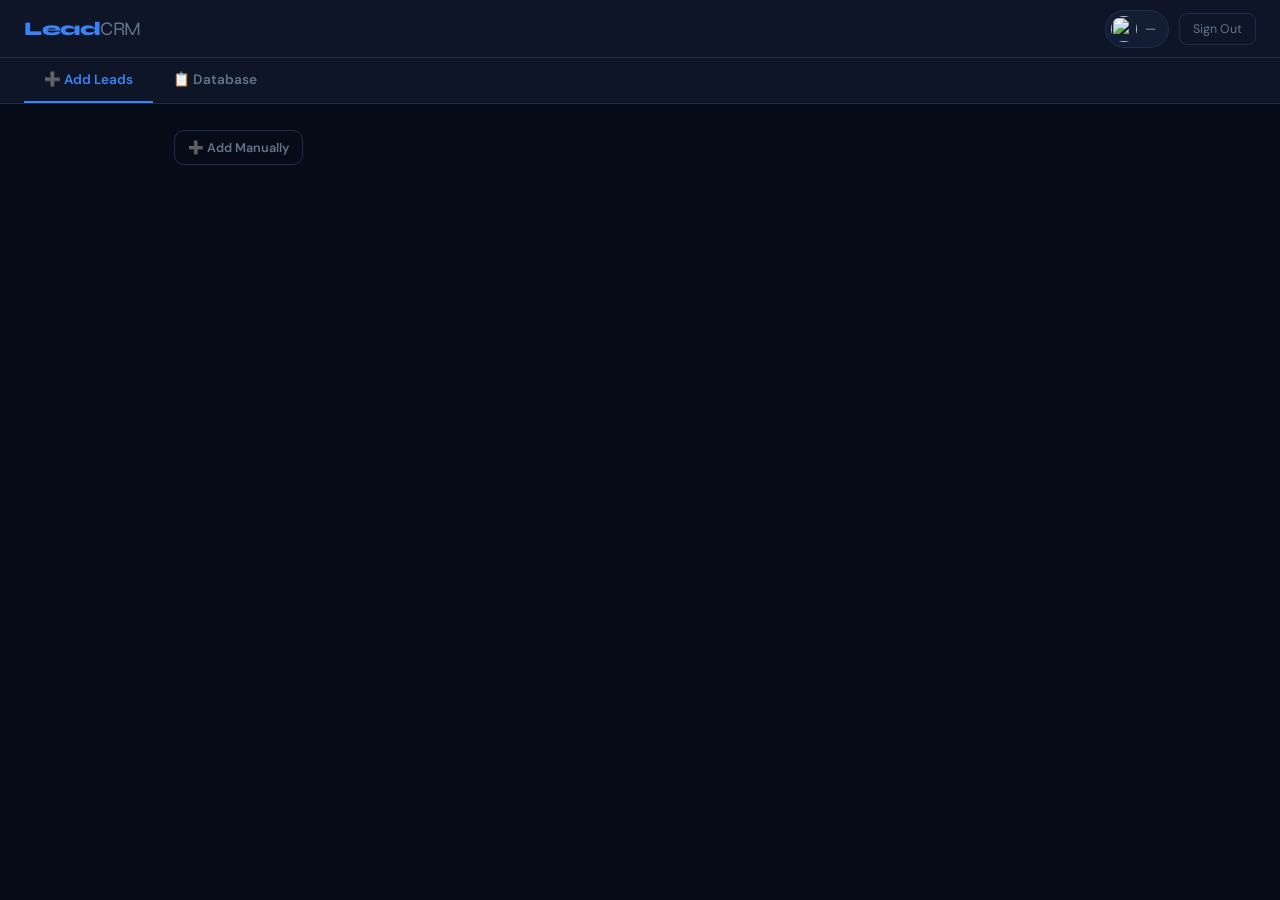
==== app.html @ 9adc3b93 "s" ====
<!DOCTYPE html>
<html lang="en">
<head>
<meta charset="UTF-8">
<meta name="viewport" content="width=device-width, initial-scale=1.0">
<title>LeadCRM - Dashboard</title>
<link rel="preconnect" href="https://fonts.googleapis.com">
<link href="https://fonts.googleapis.com/css2?family=Syne:wght@400;600;700;800&family=DM+Mono:wght@400;500&family=DM+Sans:wght@400;500;600&display=swap" rel="stylesheet">
<script type="module" src="firebase-config.js"></script>
<script type="module" src="app.js"></script>
<style>
:root{
  --bg:#060b18;--surface:#0d1526;--surface2:#131d34;--border:#1e2d4d;
  --accent:#3b82f6;--accent-dim:rgba(59,130,246,0.15);
  --green:#22c55e;--green-dim:rgba(34,197,94,0.15);
  --red:#ef4444;--orange:#f59e0b;--purple:#a855f7;
  --text:#e2e8f0;--text-muted:#64748b;--text-dim:#94a3b8;
}
*{margin:0;padding:0;box-sizing:border-box;}
body{background:var(--bg);color:var(--text);font-family:'DM Sans',sans-serif;min-height:100vh;overflow-x:hidden;}
.screen{display:none;}.screen.active{display:block;}

/* HEADER */
#appHeader{background:var(--surface);border-bottom:1px solid var(--border);padding:0 24px;display:flex;align-items:center;justify-content:space-between;height:58px;position:sticky;top:0;z-index:100;}
.logo{font-family:'Syne',sans-serif;font-weight:800;font-size:1.2rem;color:var(--accent);letter-spacing:-.5px;}
.logo span{color:var(--text-muted);font-weight:400;}
.header-right{display:flex;align-items:center;gap:10px;}
.avatar-btn{display:flex;align-items:center;gap:8px;background:var(--surface2);border:1px solid var(--border);border-radius:20px;padding:5px 12px 5px 5px;cursor:default;font-size:.8rem;color:var(--text-dim);}
.avatar-btn img{width:26px;height:26px;border-radius:50%;}
.signout-btn{font-size:.78rem;padding:7px 13px;background:transparent;border:1px solid var(--border);border-radius:8px;color:var(--text-muted);cursor:pointer;font-family:'DM Sans',sans-serif;transition:all .2s;}
.signout-btn:hover{border-color:var(--red);color:var(--red);}

/* TABS */
.tabs{display:flex;background:var(--surface);border-bottom:1px solid var(--border);padding:0 24px;overflow-x:auto;scrollbar-width:none;}
.tabs::-webkit-scrollbar{display:none;}
.tab{padding:13px 20px;font-size:.85rem;font-weight:600;color:var(--text-muted);cursor:pointer;border-bottom:2px solid transparent;transition:all .2s;white-space:nowrap;user-select:none;}
.tab.active{color:var(--accent);border-bottom-color:var(--accent);}
.tab:hover:not(.active){color:var(--text-dim);}
.tab-admin{color:var(--purple)!important;}
.tab-admin.active{border-bottom-color:var(--purple)!important;}

/* PAGES */
.page{display:none;padding:26px 24px;max-width:980px;margin:0 auto;}
.page.active{display:block;}

/* BUTTONS */
.btn{padding:10px 15px;border-radius:10px;border:none;font-size:.82rem;font-weight:600;cursor:pointer;font-family:'DM Sans',sans-serif;transition:all .18s;white-space:nowrap;display:inline-flex;align-items:center;gap:5px;}
.btn:disabled{opacity:.45;cursor:not-allowed;}
.btn-primary{background:var(--accent);color:white;}
.btn-primary:hover:not(:disabled){background:#2563eb;transform:translateY(-1px);}
.btn-green{background:var(--green-dim);color:var(--green);border:1px solid rgba(34,197,94,.3);}
.btn-green:hover:not(:disabled){background:rgba(34,197,94,.25);}
.btn-blue{background:var(--accent-dim);color:var(--accent);border:1px solid rgba(59,130,246,.3);}
.btn-blue:hover:not(:disabled){background:rgba(59,130,246,.25);}
.btn-ghost{background:transparent;color:var(--text-muted);border:1px solid var(--border);}
.btn-ghost:hover{border-color:var(--text-dim);color:var(--text);}
.btn-red{background:rgba(239,68,68,.1);color:var(--red);border:1px solid rgba(239,68,68,.2);}
.btn-red:hover{background:rgba(239,68,68,.2);}
.btn-orange{background:rgba(245,158,11,.1);color:var(--orange);border:1px solid rgba(245,158,11,.25);}
.btn-orange:hover{background:rgba(245,158,11,.2);}
.btn-purple{background:rgba(168,85,247,.12);color:var(--purple);border:1px solid rgba(168,85,247,.25);}
.btn-purple:hover{background:rgba(168,85,247,.22);}

/* SEARCH */
.search-wrap{display:flex;gap:10px;margin-bottom:16px;}
.search-input{flex:1;background:var(--surface);border:1px solid var(--border);border-radius:10px;padding:13px 18px;font-size:.95rem;color:var(--text);font-family:'DM Sans',sans-serif;outline:none;transition:border-color .2s,box-shadow .2s;}
.search-input:focus{border-color:var(--accent);box-shadow:0 0 0 3px rgba(59,130,246,.1);}
.search-input::placeholder{color:var(--text-muted);}

/* CARDS */
.cards{display:flex;flex-direction:column;gap:12px;}
.card{background:var(--surface);border:1px solid var(--border);border-radius:14px;padding:18px 20px;transition:border-color .2s;animation:fadeUp .22s ease both;}
.card:hover{border-color:rgba(59,130,246,.35);}
@keyframes fadeUp{from{opacity:0;transform:translateY(8px)}to{opacity:1;transform:translateY(0)}}
.card-top{display:flex;justify-content:space-between;align-items:flex-start;gap:12px;}
.shop-name{font-family:'Syne',sans-serif;font-weight:700;font-size:1rem;margin-bottom:4px;}
.shop-address{font-size:.78rem;color:var(--text-muted);line-height:1.5;}
.shop-phone{font-family:'DM Mono',monospace;font-size:.85rem;color:var(--green);margin-top:5px;}
.rating{font-size:.73rem;color:var(--orange);margin-top:3px;}
.card-actions{display:flex;gap:8px;margin-top:14px;flex-wrap:wrap;align-items:center;}

/* BADGES */
.badge{display:inline-flex;align-items:center;padding:4px 12px;border-radius:20px;font-size:.7rem;font-weight:700;font-family:'DM Mono',sans-serif;white-space:nowrap;}
.badge-called{background:var(--green-dim);color:var(--green);}
.badge-notcalled{background:rgba(239,68,68,.1);color:var(--red);}
.badge-followup{background:rgba(245,158,11,.1);color:var(--orange);}
.badge-admin{background:rgba(168,85,247,.12);color:var(--purple);}
.badge-pending{background:rgba(245,158,11,.1);color:var(--orange);}
.badge-notpickedcall{background:rgba(248,113,113,.12);color:var(--orange);}
.badge-notinterested{background:rgba(239,68,68,.1);color:var(--red);}
.badge-sentdemo{background:rgba(59,130,246,.12);color:var(--accent);}

/* FILTERS */
.db-filters{display:flex;gap:10px;margin-bottom:20px;flex-wrap:wrap;}
.filter-select,.filter-input{background:var(--surface);border:1px solid var(--border);border-radius:8px;padding:9px 13px;font-size:.82rem;color:var(--text);font-family:'DM Sans',sans-serif;outline:none;transition:border-color .2s;cursor:pointer;}
.filter-select:focus,.filter-input:focus{border-color:var(--accent);}
.filter-input{cursor:text;flex:1;min-width:160px;}

/* STATS */
.stats{display:grid;grid-template-columns:repeat(auto-fit,minmax(150px,1fr));gap:10px;margin-bottom:22px;}
.stat-box{background:var(--surface);border:1px solid var(--border);border-radius:12px;padding:16px;text-align:center;}

.stat-num{font-family:'Syne',sans-serif;font-weight:800;font-size:1.8rem;color:var(--accent);line-height:1;}
.stat-label{font-size:.68rem;color:var(--text-muted);margin-top:4px;text-transform:uppercase;letter-spacing:.8px;font-weight:600;}

/* META */
.meta-row{display:flex;gap:14px;flex-wrap:wrap;margin-top:10px;font-size:.74rem;color:var(--text-muted);}
.meta-row span{display:flex;align-items:center;gap:4px;}

/* NOTES */
.notes-area{width:100%;background:var(--surface2);border:1px solid var(--border);border-radius:8px;padding:10px 14px;font-size:.82rem;color:var(--text);font-family:'DM Sans',sans-serif;resize:vertical;min-height:54px;outline:none;margin-top:12px;transition:border-color .2s;}
.notes-area:focus{border-color:var(--accent);}

/* FORM */
.add-form{background:var(--surface);border:1px solid var(--border);border-radius:14px;padding:20px;margin-bottom:20px;display:none;}
.add-form.open{display:block;animation:fadeUp .2s ease;}
.form-row{display:grid;grid-template-columns:1fr 1fr;gap:10px;margin-bottom:10px;}
.form-input{background:var(--surface2);border:1px solid var(--border);border-radius:8px;padding:10px 14px;font-size:.85rem;color:var(--text);font-family:'DM Sans',sans-serif;outline:none;width:100%;transition:border-color .2s;}
.form-input:focus{border-color:var(--accent);}
.form-input::placeholder{color:var(--text-muted);}
.form-title{font-family:'Syne',sans-serif;font-weight:700;font-size:.92rem;margin-bottom:14px;color:var(--text-dim);}

/* ADMIN */
.section-title{font-family:'Syne',sans-serif;font-weight:700;font-size:1rem;color:var(--text-dim);margin-bottom:14px;padding-bottom:10px;border-bottom:1px solid var(--border);}
.member-card{background:var(--surface);border:1px solid var(--border);border-radius:12px;padding:16px 18px;display:flex;align-items:center;gap:14px;animation:fadeUp .2s ease both;}
.member-card img{width:40px;height:40px;border-radius:50%;flex-shrink:0;border:2px solid var(--border);}
.member-info{flex:1;min-width:0;}
.member-name{font-weight:600;font-size:.9rem;}
.member-email{font-size:.75rem;color:var(--text-muted);margin-top:2px;font-family:'DM Mono',monospace;}
.member-stat{font-size:.74rem;color:var(--text-dim);margin-top:4px;}
.perf-table{width:100%;border-collapse:collapse;font-size:.83rem;}
.perf-table th{background:var(--surface2);color:var(--text-muted);font-size:.7rem;font-weight:700;text-transform:uppercase;letter-spacing:.6px;padding:10px 14px;text-align:left;border-bottom:1px solid var(--border);}
.perf-table td{padding:12px 14px;border-bottom:1px solid rgba(30,45,77,.6);color:var(--text-dim);vertical-align:middle;}
.perf-table tr:last-child td{border-bottom:none;}
.perf-table tr:hover td{background:rgba(59,130,246,.03);}
.perf-bar-wrap{display:flex;align-items:center;gap:8px;}
.perf-bar{flex:1;height:6px;background:var(--border);border-radius:3px;overflow:hidden;}
.perf-bar-fill{height:100%;background:var(--accent);border-radius:3px;transition:width .6s cubic-bezier(.4,0,.2,1);}

/* MISC */
.empty-state{text-align:center;padding:56px 20px;color:var(--text-muted);}
.empty-state .icon{font-size:3rem;margin-bottom:14px;}
.empty-state h3{font-family:'Syne',sans-serif;font-weight:700;font-size:1.05rem;margin-bottom:6px;color:var(--text-dim);}
.empty-state p{font-size:.83rem;}
.loading{text-align:center;padding:48px;color:var(--text-muted);font-size:.88rem;}
.toast{position:fixed;bottom:24px;right:24px;background:var(--green);color:white;padding:12px 22px;border-radius:10px;font-size:.875rem;font-weight:600;z-index:9999;transform:translateY(100px);opacity:0;transition:all .3s cubic-bezier(.34,1.56,.64,1);pointer-events:none;max-width:320px;}
.toast.show{transform:translateY(0);opacity:1;}
.setup-banner{background:rgba(245,158,11,.07);border:1px solid rgba(245,158,11,.3);border-radius:10px;padding:13px 18px;margin-bottom:20px;font-size:.82rem;color:var(--orange);display:none;align-items:flex-start;gap:10px;line-height:1.5;}
#map{display:none;height:1px;}

@media(max-width:600px){
  .page{padding:14px;}
  .stats{grid-template-columns:repeat(2,1fr);}
  .form-row{grid-template-columns:1fr;}
  .btn{padding:8px 11px;font-size:.77rem;}
  .login-card{padding:36px 22px;}
  .member-card{flex-wrap:wrap;}
}
</style>
</head>
<body>

<div id="map"></div>
<div class="toast" id="toast"></div>

<!-- ══ APP SCREEN ══ -->
<div id="appScreen" class="screen active">

  <header id="appHeader">
    <div class="logo">Lead<span>CRM</span></div>
    <div class="header-right">
      <div class="avatar-btn">
        <img id="userAvatar" src="" alt="">
        <span id="userName">—</span>
      </div>
      <button class="signout-btn" id="headerSignoutBtn">Sign Out</button>
    </div>
  </header>

  <div class="tabs" id="appTabs">
    <div class="tab active" onclick="switchTab('search')">➕ Add Leads</div>
    <div class="tab" onclick="switchTab('database')">📋 Database</div>
  </div>

  <!-- SEARCH TAB -->
  <div class="page active" id="page-search">
    <div style="margin-bottom:14px;display:flex;gap:10px;align-items:center;flex-wrap:wrap">
      <button class="btn btn-ghost" onclick="toggleManualForm()" style="font-size:.79rem;padding:8px 13px">➕ Add Manually</button>
    </div>
    <div class="add-form" id="manualForm">
      <div class="form-title">Add Lead Manually</div>
      <div class="form-row">
        <input class="form-input" id="mName" placeholder="Lead Name *">
        <input class="form-input" id="mPhone" placeholder="Phone Number *" type="tel">
      </div>
      <div class="form-row">
        <select class="form-input" id="mResponse">
          <option value="Not Called">Not Called</option>
          <option value="Called">Called</option>
          <option value="Follow Up">Follow Up</option>
          <option value="Not Picked Call">Not Picked Call</option>
          <option value="Not Interested">Not Interested</option>
          <option value="Sent Demo">Sent Demo</option>
        </select>
        <div></div>
      </div>
      <textarea class="notes-area" id="mNotes" placeholder="Notes (optional)"></textarea>
      <div style="display:flex;gap:8px;margin-top:4px">
        <button class="btn btn-primary" onclick="addManually()">💾 Save to Database</button>
        <button class="btn btn-ghost" onclick="toggleManualForm()">Cancel</button>
      </div>
    </div>
    <div id="searchResults"></div>
  </div>

  <!-- DATABASE TAB -->
  <div class="page" id="page-database">
    <div class="stats">
      <div class="stat-box"><div class="stat-num" id="statTotal">—</div><div class="stat-label">Total Leads</div></div>
      <div class="stat-box"><div class="stat-num" id="statCalled" style="color:var(--green)">—</div><div class="stat-label">Called</div></div>
      <div class="stat-box"><div class="stat-num" id="statPending" style="color:var(--red)">—</div><div class="stat-label">Pending</div></div>
      <div class="stat-box"><div class="stat-num" id="statFollowup" style="color:var(--orange)">—</div><div class="stat-label">Follow Up</div></div>
    </div>
    <div class="db-filters">
      <input class="filter-input" id="dbSearch" placeholder="🔍 Search by name…" oninput="renderDB()">
      <select class="filter-select" id="dbUser" onchange="renderDB()">
        <option value="">All Users</option>
      </select>
      <select class="filter-select" id="dbStatus" onchange="renderDB()">
        <option value="">All Status</option>
        <option value="Not Called">Not Called</option>
        <option value="Called">Called</option>
        <option value="Follow Up">Follow Up</option>
        <option value="Not Picked Call">Not Picked Call</option>
        <option value="Not Interested">Not Interested</option>
        <option value="Sent Demo">Sent Demo</option>
      </select>
      <button class="btn btn-ghost" onclick="loadDatabase()" style="padding:8px 13px;font-size:.79rem">↺ Refresh</button>
    </div>
    <div id="dbResults" class="cards"><div class="loading">Loading…</div></div>
  </div>

</div>

</body>
</html>
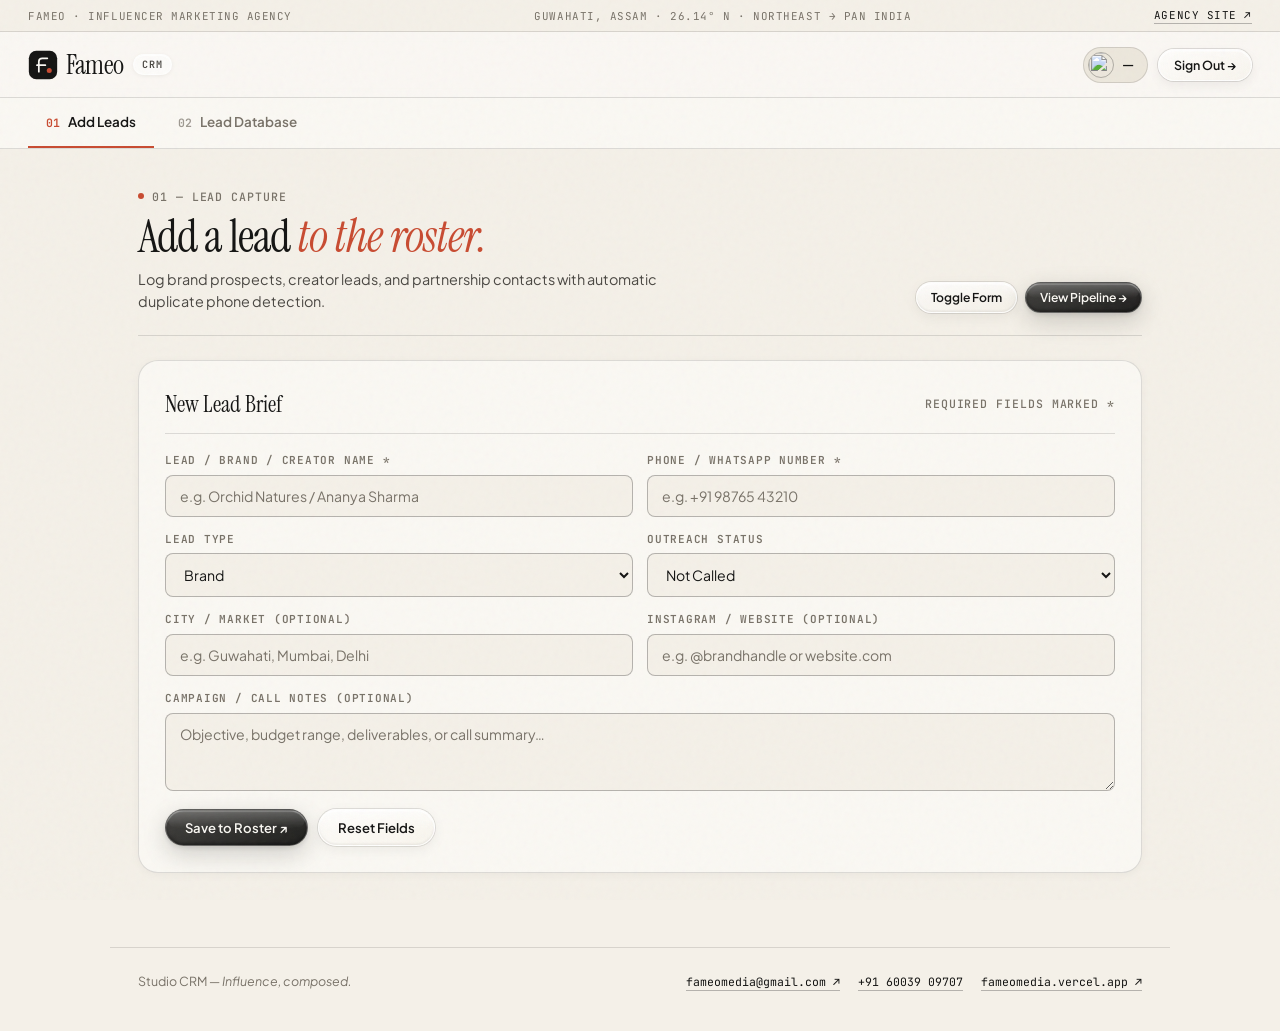
==== commit 237e7a80: "Redesign CRM with Fameo branding, responsive logo, and liquid glass buttons Co-authored-by: arena-ag" ====
--- a/app.html
+++ b/app.html
@@ -3,228 +3,199 @@
 <head>
 <meta charset="UTF-8">
 <meta name="viewport" content="width=device-width, initial-scale=1.0">
-<title>LeadCRM - Dashboard</title>
+<title>Fameo CRM — Lead Pipeline</title>
+<link rel="icon" type="image/svg+xml" href="https://fameomedia.vercel.app/img/fameo-logo.svg?v=2">
 <link rel="preconnect" href="https://fonts.googleapis.com">
-<link href="https://fonts.googleapis.com/css2?family=Syne:wght@400;600;700;800&family=DM+Mono:wght@400;500&family=DM+Sans:wght@400;500;600&display=swap" rel="stylesheet">
+<link rel="preconnect" href="https://fonts.gstatic.com" crossorigin>
+<link rel="stylesheet" href="fameo-theme.css">
 <script type="module" src="firebase-config.js"></script>
 <script type="module" src="app.js"></script>
-<style>
-:root{
-  --bg:#060b18;--surface:#0d1526;--surface2:#131d34;--border:#1e2d4d;
-  --accent:#3b82f6;--accent-dim:rgba(59,130,246,0.15);
-  --green:#22c55e;--green-dim:rgba(34,197,94,0.15);
-  --red:#ef4444;--orange:#f59e0b;--purple:#a855f7;
-  --text:#e2e8f0;--text-muted:#64748b;--text-dim:#94a3b8;
-}
-*{margin:0;padding:0;box-sizing:border-box;}
-body{background:var(--bg);color:var(--text);font-family:'DM Sans',sans-serif;min-height:100vh;overflow-x:hidden;}
-.screen{display:none;}.screen.active{display:block;}
-
-/* HEADER */
-#appHeader{background:var(--surface);border-bottom:1px solid var(--border);padding:0 24px;display:flex;align-items:center;justify-content:space-between;height:58px;position:sticky;top:0;z-index:100;}
-.logo{font-family:'Syne',sans-serif;font-weight:800;font-size:1.2rem;color:var(--accent);letter-spacing:-.5px;}
-.logo span{color:var(--text-muted);font-weight:400;}
-.header-right{display:flex;align-items:center;gap:10px;}
-.avatar-btn{display:flex;align-items:center;gap:8px;background:var(--surface2);border:1px solid var(--border);border-radius:20px;padding:5px 12px 5px 5px;cursor:default;font-size:.8rem;color:var(--text-dim);}
-.avatar-btn img{width:26px;height:26px;border-radius:50%;}
-.signout-btn{font-size:.78rem;padding:7px 13px;background:transparent;border:1px solid var(--border);border-radius:8px;color:var(--text-muted);cursor:pointer;font-family:'DM Sans',sans-serif;transition:all .2s;}
-.signout-btn:hover{border-color:var(--red);color:var(--red);}
-
-/* TABS */
-.tabs{display:flex;background:var(--surface);border-bottom:1px solid var(--border);padding:0 24px;overflow-x:auto;scrollbar-width:none;}
-.tabs::-webkit-scrollbar{display:none;}
-.tab{padding:13px 20px;font-size:.85rem;font-weight:600;color:var(--text-muted);cursor:pointer;border-bottom:2px solid transparent;transition:all .2s;white-space:nowrap;user-select:none;}
-.tab.active{color:var(--accent);border-bottom-color:var(--accent);}
-.tab:hover:not(.active){color:var(--text-dim);}
-.tab-admin{color:var(--purple)!important;}
-.tab-admin.active{border-bottom-color:var(--purple)!important;}
-
-/* PAGES */
-.page{display:none;padding:26px 24px;max-width:980px;margin:0 auto;}
-.page.active{display:block;}
-
-/* BUTTONS */
-.btn{padding:10px 15px;border-radius:10px;border:none;font-size:.82rem;font-weight:600;cursor:pointer;font-family:'DM Sans',sans-serif;transition:all .18s;white-space:nowrap;display:inline-flex;align-items:center;gap:5px;}
-.btn:disabled{opacity:.45;cursor:not-allowed;}
-.btn-primary{background:var(--accent);color:white;}
-.btn-primary:hover:not(:disabled){background:#2563eb;transform:translateY(-1px);}
-.btn-green{background:var(--green-dim);color:var(--green);border:1px solid rgba(34,197,94,.3);}
-.btn-green:hover:not(:disabled){background:rgba(34,197,94,.25);}
-.btn-blue{background:var(--accent-dim);color:var(--accent);border:1px solid rgba(59,130,246,.3);}
-.btn-blue:hover:not(:disabled){background:rgba(59,130,246,.25);}
-.btn-ghost{background:transparent;color:var(--text-muted);border:1px solid var(--border);}
-.btn-ghost:hover{border-color:var(--text-dim);color:var(--text);}
-.btn-red{background:rgba(239,68,68,.1);color:var(--red);border:1px solid rgba(239,68,68,.2);}
-.btn-red:hover{background:rgba(239,68,68,.2);}
-.btn-orange{background:rgba(245,158,11,.1);color:var(--orange);border:1px solid rgba(245,158,11,.25);}
-.btn-orange:hover{background:rgba(245,158,11,.2);}
-.btn-purple{background:rgba(168,85,247,.12);color:var(--purple);border:1px solid rgba(168,85,247,.25);}
-.btn-purple:hover{background:rgba(168,85,247,.22);}
-
-/* SEARCH */
-.search-wrap{display:flex;gap:10px;margin-bottom:16px;}
-.search-input{flex:1;background:var(--surface);border:1px solid var(--border);border-radius:10px;padding:13px 18px;font-size:.95rem;color:var(--text);font-family:'DM Sans',sans-serif;outline:none;transition:border-color .2s,box-shadow .2s;}
-.search-input:focus{border-color:var(--accent);box-shadow:0 0 0 3px rgba(59,130,246,.1);}
-.search-input::placeholder{color:var(--text-muted);}
-
-/* CARDS */
-.cards{display:flex;flex-direction:column;gap:12px;}
-.card{background:var(--surface);border:1px solid var(--border);border-radius:14px;padding:18px 20px;transition:border-color .2s;animation:fadeUp .22s ease both;}
-.card:hover{border-color:rgba(59,130,246,.35);}
-@keyframes fadeUp{from{opacity:0;transform:translateY(8px)}to{opacity:1;transform:translateY(0)}}
-.card-top{display:flex;justify-content:space-between;align-items:flex-start;gap:12px;}
-.shop-name{font-family:'Syne',sans-serif;font-weight:700;font-size:1rem;margin-bottom:4px;}
-.shop-address{font-size:.78rem;color:var(--text-muted);line-height:1.5;}
-.shop-phone{font-family:'DM Mono',monospace;font-size:.85rem;color:var(--green);margin-top:5px;}
-.rating{font-size:.73rem;color:var(--orange);margin-top:3px;}
-.card-actions{display:flex;gap:8px;margin-top:14px;flex-wrap:wrap;align-items:center;}
-
-/* BADGES */
-.badge{display:inline-flex;align-items:center;padding:4px 12px;border-radius:20px;font-size:.7rem;font-weight:700;font-family:'DM Mono',sans-serif;white-space:nowrap;}
-.badge-called{background:var(--green-dim);color:var(--green);}
-.badge-notcalled{background:rgba(239,68,68,.1);color:var(--red);}
-.badge-followup{background:rgba(245,158,11,.1);color:var(--orange);}
-.badge-admin{background:rgba(168,85,247,.12);color:var(--purple);}
-.badge-pending{background:rgba(245,158,11,.1);color:var(--orange);}
-.badge-notpickedcall{background:rgba(248,113,113,.12);color:var(--orange);}
-.badge-notinterested{background:rgba(239,68,68,.1);color:var(--red);}
-.badge-sentdemo{background:rgba(59,130,246,.12);color:var(--accent);}
-
-/* FILTERS */
-.db-filters{display:flex;gap:10px;margin-bottom:20px;flex-wrap:wrap;}
-.filter-select,.filter-input{background:var(--surface);border:1px solid var(--border);border-radius:8px;padding:9px 13px;font-size:.82rem;color:var(--text);font-family:'DM Sans',sans-serif;outline:none;transition:border-color .2s;cursor:pointer;}
-.filter-select:focus,.filter-input:focus{border-color:var(--accent);}
-.filter-input{cursor:text;flex:1;min-width:160px;}
-
-/* STATS */
-.stats{display:grid;grid-template-columns:repeat(auto-fit,minmax(150px,1fr));gap:10px;margin-bottom:22px;}
-.stat-box{background:var(--surface);border:1px solid var(--border);border-radius:12px;padding:16px;text-align:center;}
-
-.stat-num{font-family:'Syne',sans-serif;font-weight:800;font-size:1.8rem;color:var(--accent);line-height:1;}
-.stat-label{font-size:.68rem;color:var(--text-muted);margin-top:4px;text-transform:uppercase;letter-spacing:.8px;font-weight:600;}
-
-/* META */
-.meta-row{display:flex;gap:14px;flex-wrap:wrap;margin-top:10px;font-size:.74rem;color:var(--text-muted);}
-.meta-row span{display:flex;align-items:center;gap:4px;}
-
-/* NOTES */
-.notes-area{width:100%;background:var(--surface2);border:1px solid var(--border);border-radius:8px;padding:10px 14px;font-size:.82rem;color:var(--text);font-family:'DM Sans',sans-serif;resize:vertical;min-height:54px;outline:none;margin-top:12px;transition:border-color .2s;}
-.notes-area:focus{border-color:var(--accent);}
-
-/* FORM */
-.add-form{background:var(--surface);border:1px solid var(--border);border-radius:14px;padding:20px;margin-bottom:20px;display:none;}
-.add-form.open{display:block;animation:fadeUp .2s ease;}
-.form-row{display:grid;grid-template-columns:1fr 1fr;gap:10px;margin-bottom:10px;}
-.form-input{background:var(--surface2);border:1px solid var(--border);border-radius:8px;padding:10px 14px;font-size:.85rem;color:var(--text);font-family:'DM Sans',sans-serif;outline:none;width:100%;transition:border-color .2s;}
-.form-input:focus{border-color:var(--accent);}
-.form-input::placeholder{color:var(--text-muted);}
-.form-title{font-family:'Syne',sans-serif;font-weight:700;font-size:.92rem;margin-bottom:14px;color:var(--text-dim);}
-
-/* ADMIN */
-.section-title{font-family:'Syne',sans-serif;font-weight:700;font-size:1rem;color:var(--text-dim);margin-bottom:14px;padding-bottom:10px;border-bottom:1px solid var(--border);}
-.member-card{background:var(--surface);border:1px solid var(--border);border-radius:12px;padding:16px 18px;display:flex;align-items:center;gap:14px;animation:fadeUp .2s ease both;}
-.member-card img{width:40px;height:40px;border-radius:50%;flex-shrink:0;border:2px solid var(--border);}
-.member-info{flex:1;min-width:0;}
-.member-name{font-weight:600;font-size:.9rem;}
-.member-email{font-size:.75rem;color:var(--text-muted);margin-top:2px;font-family:'DM Mono',monospace;}
-.member-stat{font-size:.74rem;color:var(--text-dim);margin-top:4px;}
-.perf-table{width:100%;border-collapse:collapse;font-size:.83rem;}
-.perf-table th{background:var(--surface2);color:var(--text-muted);font-size:.7rem;font-weight:700;text-transform:uppercase;letter-spacing:.6px;padding:10px 14px;text-align:left;border-bottom:1px solid var(--border);}
-.perf-table td{padding:12px 14px;border-bottom:1px solid rgba(30,45,77,.6);color:var(--text-dim);vertical-align:middle;}
-.perf-table tr:last-child td{border-bottom:none;}
-.perf-table tr:hover td{background:rgba(59,130,246,.03);}
-.perf-bar-wrap{display:flex;align-items:center;gap:8px;}
-.perf-bar{flex:1;height:6px;background:var(--border);border-radius:3px;overflow:hidden;}
-.perf-bar-fill{height:100%;background:var(--accent);border-radius:3px;transition:width .6s cubic-bezier(.4,0,.2,1);}
-
-/* MISC */
-.empty-state{text-align:center;padding:56px 20px;color:var(--text-muted);}
-.empty-state .icon{font-size:3rem;margin-bottom:14px;}
-.empty-state h3{font-family:'Syne',sans-serif;font-weight:700;font-size:1.05rem;margin-bottom:6px;color:var(--text-dim);}
-.empty-state p{font-size:.83rem;}
-.loading{text-align:center;padding:48px;color:var(--text-muted);font-size:.88rem;}
-.toast{position:fixed;bottom:24px;right:24px;background:var(--green);color:white;padding:12px 22px;border-radius:10px;font-size:.875rem;font-weight:600;z-index:9999;transform:translateY(100px);opacity:0;transition:all .3s cubic-bezier(.34,1.56,.64,1);pointer-events:none;max-width:320px;}
-.toast.show{transform:translateY(0);opacity:1;}
-.setup-banner{background:rgba(245,158,11,.07);border:1px solid rgba(245,158,11,.3);border-radius:10px;padding:13px 18px;margin-bottom:20px;font-size:.82rem;color:var(--orange);display:none;align-items:flex-start;gap:10px;line-height:1.5;}
-#map{display:none;height:1px;}
-
-@media(max-width:600px){
-  .page{padding:14px;}
-  .stats{grid-template-columns:repeat(2,1fr);}
-  .form-row{grid-template-columns:1fr;}
-  .btn{padding:8px 11px;font-size:.77rem;}
-  .login-card{padding:36px 22px;}
-  .member-card{flex-wrap:wrap;}
-}
-</style>
 </head>
 <body>
 
-<div id="map"></div>
+<div id="map" style="display:none;height:1px;"></div>
 <div class="toast" id="toast"></div>
+
+<div class="studio-strip">
+  <span>Fameo · Influencer Marketing Agency</span>
+  <span class="hide-mobile">Guwahati, Assam · 26.14° N · Northeast → Pan India</span>
+  <a href="https://fameomedia.vercel.app/" target="_blank" rel="noopener">Agency site ↗</a>
+</div>
 
 <!-- ══ APP SCREEN ══ -->
 <div id="appScreen" class="screen active">
 
   <header id="appHeader">
-    <div class="logo">Lead<span>CRM</span></div>
+    <a href="#" class="fameo-logo" onclick="switchTab('search'); return false;" aria-label="Fameo CRM">
+      <img
+        class="fameo-brand-logo"
+        src="https://fameomedia.vercel.app/img/fameo-logo.svg?v=2"
+        alt="Fameo — influencer marketing agency, Guwahati, Assam"
+        onerror="this.style.display='none';this.nextElementSibling.style.display='inline-flex';"
+      >
+      <span class="fameo-logo-fallback">
+        <svg class="fameo-logo-mark" viewBox="0 0 36 36" fill="none" xmlns="http://www.w3.org/2000/svg" aria-hidden="true">
+          <rect x="1" y="1" width="34" height="34" rx="9" fill="#141413"/>
+          <path d="M13 26V13.8C13 11.4 14.5 10 17.1 10H23.2" stroke="#FAF8F3" stroke-width="2.1" stroke-linecap="round"/>
+          <path d="M10.8 18.2H20.8" stroke="#FAF8F3" stroke-width="2.1" stroke-linecap="round"/>
+          <circle cx="25.5" cy="24.5" r="3" fill="#C84B31"/>
+        </svg>
+        <span class="fameo-wordmark">Fameo</span>
+      </span>
+      <span class="fameo-crm-tag">CRM</span>
+    </a>
+
     <div class="header-right">
       <div class="avatar-btn">
         <img id="userAvatar" src="" alt="">
         <span id="userName">—</span>
       </div>
-      <button class="signout-btn" id="headerSignoutBtn">Sign Out</button>
+      <button class="signout-btn" id="headerSignoutBtn" type="button">Sign Out →</button>
     </div>
   </header>
 
-  <div class="tabs" id="appTabs">
-    <div class="tab active" onclick="switchTab('search')">➕ Add Leads</div>
-    <div class="tab" onclick="switchTab('database')">📋 Database</div>
-  </div>
-
-  <!-- SEARCH TAB -->
-  <div class="page active" id="page-search">
-    <div style="margin-bottom:14px;display:flex;gap:10px;align-items:center;flex-wrap:wrap">
-      <button class="btn btn-ghost" onclick="toggleManualForm()" style="font-size:.79rem;padding:8px 13px">➕ Add Manually</button>
-    </div>
-    <div class="add-form" id="manualForm">
-      <div class="form-title">Add Lead Manually</div>
+  <nav class="tabs" id="appTabs" aria-label="CRM sections">
+    <div class="tab active" data-tab="search" onclick="switchTab('search')">
+      <span class="tab-num">01</span> Add Leads
+    </div>
+    <div class="tab" data-tab="database" onclick="switchTab('database')">
+      <span class="tab-num">02</span> Lead Database
+    </div>
+  </nav>
+
+  <!-- 01: ADD LEADS TAB -->
+  <section class="page active" id="page-search">
+    <div class="page-head">
+      <div>
+        <div class="eyebrow"><span class="eyebrow-dot"></span>01 — Lead Capture</div>
+        <h1 class="editorial-title" style="margin-top:8px;">Add a lead <em>to the roster.</em></h1>
+        <p class="page-sub">Log brand prospects, creator leads, and partnership contacts with automatic duplicate phone detection.</p>
+      </div>
+      <div class="page-actions">
+        <button class="btn btn-ghost btn-sm" type="button" onclick="toggleManualForm()">Toggle Form</button>
+        <button class="btn btn-primary btn-sm" type="button" onclick="switchTab('database')">View Pipeline →</button>
+      </div>
+    </div>
+
+    <div class="add-form open" id="manualForm">
+      <div class="form-header">
+        <h2 class="form-title">New Lead Brief</h2>
+        <span class="eyebrow">Required fields marked *</span>
+      </div>
+
       <div class="form-row">
-        <input class="form-input" id="mName" placeholder="Lead Name *">
-        <input class="form-input" id="mPhone" placeholder="Phone Number *" type="tel">
-      </div>
+        <div class="field-group">
+          <label class="field-label" for="mName">Lead / Brand / Creator Name *</label>
+          <input class="form-input" id="mName" placeholder="e.g. Orchid Natures / Ananya Sharma">
+        </div>
+        <div class="field-group">
+          <label class="field-label" for="mPhone">Phone / WhatsApp Number *</label>
+          <input class="form-input" id="mPhone" placeholder="e.g. +91 98765 43210" type="tel">
+        </div>
+      </div>
+
       <div class="form-row">
-        <select class="form-input" id="mResponse">
-          <option value="Not Called">Not Called</option>
-          <option value="Called">Called</option>
-          <option value="Follow Up">Follow Up</option>
-          <option value="Not Picked Call">Not Picked Call</option>
-          <option value="Not Interested">Not Interested</option>
-          <option value="Sent Demo">Sent Demo</option>
-        </select>
-        <div></div>
-      </div>
-      <textarea class="notes-area" id="mNotes" placeholder="Notes (optional)"></textarea>
-      <div style="display:flex;gap:8px;margin-top:4px">
-        <button class="btn btn-primary" onclick="addManually()">💾 Save to Database</button>
-        <button class="btn btn-ghost" onclick="toggleManualForm()">Cancel</button>
-      </div>
-    </div>
+        <div class="field-group">
+          <label class="field-label" for="mType">Lead Type</label>
+          <select class="form-input" id="mType">
+            <option value="Brand">Brand</option>
+            <option value="Creator">Creator</option>
+            <option value="Agency / Partner">Agency / Partner</option>
+            <option value="Other">Other</option>
+          </select>
+        </div>
+        <div class="field-group">
+          <label class="field-label" for="mResponse">Outreach Status</label>
+          <select class="form-input" id="mResponse">
+            <option value="Not Called">Not Called</option>
+            <option value="Called">Called</option>
+            <option value="Follow Up">Follow Up</option>
+            <option value="Not Picked Call">Not Picked Call</option>
+            <option value="Not Interested">Not Interested</option>
+            <option value="Sent Demo">Sent Demo</option>
+          </select>
+        </div>
+      </div>
+
+      <div class="form-row">
+        <div class="field-group">
+          <label class="field-label" for="mCity">City / Market (Optional)</label>
+          <input class="form-input" id="mCity" placeholder="e.g. Guwahati, Mumbai, Delhi">
+        </div>
+        <div class="field-group">
+          <label class="field-label" for="mHandle">Instagram / Website (Optional)</label>
+          <input class="form-input" id="mHandle" placeholder="e.g. @brandhandle or website.com">
+        </div>
+      </div>
+
+      <div class="field-group" style="margin-bottom:18px;">
+        <label class="field-label" for="mNotes">Campaign / Call Notes (Optional)</label>
+        <textarea class="notes-area" id="mNotes" placeholder="Objective, budget range, deliverables, or call summary…"></textarea>
+      </div>
+
+      <div style="display:flex;gap:10px;flex-wrap:wrap;">
+        <button class="btn btn-primary" type="button" onclick="addManually()">Save to Roster ↗</button>
+        <button class="btn btn-ghost" type="button" onclick="clearManualForm()">Reset Fields</button>
+      </div>
+    </div>
+
     <div id="searchResults"></div>
-  </div>
-
-  <!-- DATABASE TAB -->
-  <div class="page" id="page-database">
+  </section>
+
+  <!-- 02: DATABASE TAB -->
+  <section class="page" id="page-database">
+    <div class="page-head">
+      <div>
+        <div class="eyebrow"><span class="eyebrow-dot"></span>02 — Lead Pipeline</div>
+        <h1 class="editorial-title" style="margin-top:8px;">Leads that <em>move with us.</em></h1>
+        <p class="page-sub">Live team roster across Guwahati, the Northeast, and Pan India campaigns.</p>
+      </div>
+      <div class="page-actions">
+        <button class="btn btn-primary btn-sm" type="button" onclick="switchTab('search')">+ Add Lead ↗</button>
+        <button class="btn btn-ghost btn-sm" type="button" onclick="exportCSV()">Export CSV ↓</button>
+        <button class="btn btn-ghost btn-sm" type="button" onclick="loadDatabase()">↺ Refresh</button>
+      </div>
+    </div>
+
     <div class="stats">
-      <div class="stat-box"><div class="stat-num" id="statTotal">—</div><div class="stat-label">Total Leads</div></div>
-      <div class="stat-box"><div class="stat-num" id="statCalled" style="color:var(--green)">—</div><div class="stat-label">Called</div></div>
-      <div class="stat-box"><div class="stat-num" id="statPending" style="color:var(--red)">—</div><div class="stat-label">Pending</div></div>
-      <div class="stat-box"><div class="stat-num" id="statFollowup" style="color:var(--orange)">—</div><div class="stat-label">Follow Up</div></div>
-    </div>
+      <div class="stat-box">
+        <div class="stat-top"><span class="stat-label">Total Leads</span><span class="stat-dot"></span></div>
+        <div class="stat-num" id="statTotal">—</div>
+      </div>
+      <div class="stat-box">
+        <div class="stat-top"><span class="stat-label">Called</span><span class="stat-dot" style="background:var(--green);"></span></div>
+        <div class="stat-num" id="statCalled" style="color:var(--green);">—</div>
+      </div>
+      <div class="stat-box">
+        <div class="stat-top"><span class="stat-label">Pending</span><span class="stat-dot" style="background:var(--red);"></span></div>
+        <div class="stat-num" id="statPending" style="color:var(--red);">—</div>
+      </div>
+      <div class="stat-box">
+        <div class="stat-top"><span class="stat-label">Follow Up</span><span class="stat-dot" style="background:var(--orange);"></span></div>
+        <div class="stat-num" id="statFollowup" style="color:var(--orange);">—</div>
+      </div>
+      <div class="stat-box">
+        <div class="stat-top"><span class="stat-label">Not Picked</span><span class="stat-dot" style="background:var(--stone);"></span></div>
+        <div class="stat-num" id="statNotPicked" style="color:var(--stone);">—</div>
+      </div>
+      <div class="stat-box">
+        <div class="stat-top"><span class="stat-label">Not Interested</span><span class="stat-dot" style="background:var(--red);"></span></div>
+        <div class="stat-num" id="statNotInterested" style="color:var(--red);">—</div>
+      </div>
+      <div class="stat-box">
+        <div class="stat-top"><span class="stat-label">Sent Demo</span><span class="stat-dot" style="background:var(--blue);"></span></div>
+        <div class="stat-num" id="statSentDemo" style="color:var(--blue);">—</div>
+      </div>
+      <div class="stat-box">
+        <div class="stat-top"><span class="stat-label">Called Today</span><span class="stat-dot" style="background:var(--accent);"></span></div>
+        <div class="stat-num" id="statCalledToday" style="color:var(--accent);">—</div>
+      </div>
+    </div>
+
     <div class="db-filters">
-      <input class="filter-input" id="dbSearch" placeholder="🔍 Search by name…" oninput="renderDB()">
+      <input class="filter-input" id="dbSearch" placeholder="Search by name, phone, city, handle, or notes…" oninput="renderDB()">
       <select class="filter-select" id="dbUser" onchange="renderDB()">
-        <option value="">All Users</option>
+        <option value="">All Team Members</option>
       </select>
       <select class="filter-select" id="dbStatus" onchange="renderDB()">
         <option value="">All Status</option>
@@ -235,12 +206,30 @@
         <option value="Not Interested">Not Interested</option>
         <option value="Sent Demo">Sent Demo</option>
       </select>
-      <button class="btn btn-ghost" onclick="loadDatabase()" style="padding:8px 13px;font-size:.79rem">↺ Refresh</button>
-    </div>
-    <div id="dbResults" class="cards"><div class="loading">Loading…</div></div>
-  </div>
+      <button class="btn btn-ghost btn-sm" id="clearFiltersBtn" type="button" onclick="clearFilters()" style="display:none;">Clear ✕</button>
+    </div>
+
+    <div id="dbResults" class="cards"><div class="loading">Loading Fameo roster…</div></div>
+  </section>
+
+  <footer class="studio-footer">
+    <span style="display:inline-flex;align-items:center;gap:10px;flex-wrap:wrap;">
+      <img
+        class="fameo-brand-logo-sm"
+        src="https://fameomedia.vercel.app/img/fameo-logo.svg?v=2"
+        alt="Fameo"
+        onerror="this.style.display='none';"
+      >
+      <span>Studio CRM — <em>Influence, composed.</em></span>
+    </span>
+    <div class="studio-footer-links">
+      <a href="mailto:fameomedia@gmail.com">fameomedia@gmail.com ↗</a>
+      <a href="tel:+916003909707">+91 60039 09707</a>
+      <a href="https://fameomedia.vercel.app/" target="_blank" rel="noopener">fameomedia.vercel.app ↗</a>
+    </div>
+  </footer>
 
 </div>
 
 </body>
-</html>+</html>
--- a/fameo-theme.css
+++ b/fameo-theme.css
@@ -0,0 +1,1335 @@
+/* ══════════════════════════════════════════════════════════════════
+   Fameo Studio Design System — Editorial Ink / Paper / Grain
+   Inspired by https://fameomedia.vercel.app/
+   Guwahati, Assam · 26.14° N · Northeast → Pan India
+   ══════════════════════════════════════════════════════════════════ */
+
+@import url('https://fonts.googleapis.com/css2?family=Instrument+Serif:ital@0;1&family=JetBrains+Mono:wght@400;500;600&family=Plus+Jakarta+Sans:wght@400;500;600;700&display=swap');
+
+:root {
+  /* Core Surfaces (Cotton Paper & Studio Cards) */
+  --bg: #F4F0E8;
+  --surface: #FAF8F3;
+  --surface2: #ECE7DC;
+  --surface-hover: #E6E0D3;
+
+  /* Ink & Borders */
+  --ink: #141413;
+  --text: #141413;
+  --text-dim: #4A4742;
+  --text-muted: #787268;
+  --border: rgba(20, 20, 19, 0.13);
+  --border-strong: rgba(20, 20, 19, 0.28);
+
+  /* Brand Accent (Editorial Vermilion / Seal Ink) */
+  --accent: #C84B31;
+  --accent-hover: #AD3C24;
+  --accent-dim: rgba(200, 75, 49, 0.10);
+
+  /* Semantic Status Tokens */
+  --green: #166534;
+  --green-dim: rgba(22, 101, 52, 0.10);
+  --green-border: rgba(22, 101, 52, 0.24);
+
+  --orange: #B45309;
+  --orange-dim: rgba(180, 83, 9, 0.10);
+  --orange-border: rgba(180, 83, 9, 0.26);
+
+  --red: #B91C1C;
+  --red-dim: rgba(185, 28, 28, 0.09);
+  --red-border: rgba(185, 28, 28, 0.24);
+
+  --blue: #1D4ED8;
+  --blue-dim: rgba(29, 78, 216, 0.09);
+  --blue-border: rgba(29, 78, 216, 0.24);
+
+  --stone: #57534E;
+  --stone-dim: rgba(87, 83, 78, 0.10);
+  --stone-border: rgba(87, 83, 78, 0.24);
+
+  /* Typography */
+  --font-serif: 'Instrument Serif', Georgia, 'Times New Roman', serif;
+  --font-sans: 'Plus Jakarta Sans', -apple-system, BlinkMacSystemFont, sans-serif;
+  --font-mono: 'JetBrains Mono', ui-monospace, SFMono-Regular, monospace;
+
+  /* Radii & Elevation */
+  --radius-sm: 8px;
+  --radius-md: 14px;
+  --radius-lg: 20px;
+  --radius-pill: 999px;
+  --shadow-sm: 0 2px 10px rgba(20, 20, 19, 0.04);
+  --shadow-md: 0 12px 36px rgba(20, 20, 19, 0.07);
+  --shadow-lg: 0 24px 64px rgba(20, 20, 19, 0.10);
+}
+
+*, *::before, *::after {
+  margin: 0;
+  padding: 0;
+  box-sizing: border-box;
+}
+
+html {
+  -webkit-font-smoothing: antialiased;
+  -moz-osx-font-smoothing: grayscale;
+}
+
+body {
+  background-color: var(--bg);
+  color: var(--text);
+  font-family: var(--font-sans);
+  min-height: 100vh;
+  overflow-x: hidden;
+  position: relative;
+  line-height: 1.5;
+}
+
+/* Subtle cotton-paper grain overlay */
+body::before {
+  content: '';
+  position: fixed;
+  inset: 0;
+  pointer-events: none;
+  z-index: 9990;
+  opacity: 0.032;
+  background-image: url("data:image/svg+xml,%3Csvg viewBox='0 0 200 200' xmlns='http://www.w3.org/2000/svg'%3E%3Cfilter id='n'%3E%3CfeTurbulence type='fractalNoise' baseFrequency='0.85' numOctaves='3' stitchTiles='stitch'/%3E%3C/filter%3E%3Crect width='100%25' height='100%25' filter='url(%23n)'/%3E%3C/svg%3E");
+}
+
+.screen { display: none; }
+.screen.active { display: block; }
+
+/* ── Fameo Editorial Typography Helpers ── */
+.eyebrow {
+  display: inline-flex;
+  align-items: center;
+  gap: 8px;
+  font-family: var(--font-mono);
+  font-size: 0.72rem;
+  font-weight: 500;
+  letter-spacing: 0.08em;
+  text-transform: uppercase;
+  color: var(--text-muted);
+}
+
+.eyebrow-dot {
+  width: 6px;
+  height: 6px;
+  border-radius: 50%;
+  background: var(--accent);
+  display: inline-block;
+}
+
+.editorial-title {
+  font-family: var(--font-serif);
+  font-weight: 400;
+  font-size: clamp(2rem, 4vw, 2.85rem);
+  line-height: 1.05;
+  letter-spacing: -0.02em;
+  color: var(--ink);
+}
+
+.editorial-title em {
+  font-style: italic;
+  color: var(--accent);
+}
+
+/* ── Fameo Logo Lockup (Responsive) ── */
+.fameo-logo {
+  display: inline-flex;
+  align-items: center;
+  gap: clamp(6px, 1.5vw, 10px);
+  text-decoration: none;
+  color: var(--ink);
+  user-select: none;
+  min-width: 0;
+  flex-shrink: 1;
+}
+
+.fameo-brand-logo {
+  height: clamp(22px, 3vw, 30px);
+  width: auto;
+  max-width: clamp(96px, 30vw, 168px);
+  object-fit: contain;
+  display: block;
+  flex-shrink: 0;
+}
+
+.fameo-brand-logo-lg {
+  height: clamp(28px, 4.5vw, 40px);
+  width: auto;
+  max-width: clamp(130px, 46vw, 220px);
+  object-fit: contain;
+  display: block;
+  flex-shrink: 0;
+}
+
+.fameo-brand-logo-sm {
+  height: 20px;
+  width: auto;
+  max-width: 112px;
+  object-fit: contain;
+  display: block;
+  flex-shrink: 0;
+}
+
+.fameo-logo-fallback {
+  display: none;
+  align-items: center;
+  gap: 8px;
+}
+
+.fameo-logo-mark {
+  width: clamp(24px, 3.2vw, 30px);
+  height: clamp(24px, 3.2vw, 30px);
+  flex-shrink: 0;
+}
+
+.fameo-logo-text {
+  display: flex;
+  align-items: baseline;
+  gap: 8px;
+}
+
+.fameo-wordmark {
+  font-family: var(--font-serif);
+  font-size: clamp(1.35rem, 2.5vw, 1.7rem);
+  line-height: 1;
+  letter-spacing: -0.03em;
+  color: var(--ink);
+}
+
+.fameo-crm-tag {
+  font-family: var(--font-mono);
+  font-size: 0.63rem;
+  font-weight: 600;
+  letter-spacing: 0.1em;
+  text-transform: uppercase;
+  padding: 2px 8px;
+  border-radius: var(--radius-pill);
+  border: 1px solid rgba(255, 255, 255, 0.65);
+  color: var(--text-dim);
+  background: rgba(255, 255, 255, 0.52);
+  backdrop-filter: blur(10px);
+  -webkit-backdrop-filter: blur(10px);
+  box-shadow: inset 0 1px 0 rgba(255, 255, 255, 0.8), 0 1px 4px rgba(20, 20, 19, 0.06);
+  flex-shrink: 0;
+}
+
+/* ── Top Studio Strip ── */
+.studio-strip {
+  border-bottom: 1px solid var(--border);
+  background: var(--bg);
+  padding: 7px 28px;
+  display: flex;
+  align-items: center;
+  justify-content: space-between;
+  gap: 12px;
+  font-family: var(--font-mono);
+  font-size: 0.68rem;
+  letter-spacing: 0.05em;
+  color: var(--text-muted);
+  text-transform: uppercase;
+}
+
+.studio-strip a {
+  color: var(--ink);
+  text-decoration: none;
+  border-bottom: 1px solid var(--border-strong);
+  transition: color 0.18s, border-color 0.18s;
+}
+
+.studio-strip a:hover {
+  color: var(--accent);
+  border-color: var(--accent);
+}
+
+/* ── Liquid Glass Buttons ── */
+.btn {
+  position: relative;
+  isolation: isolate;
+  overflow: hidden;
+  padding: 10px 19px;
+  border-radius: var(--radius-pill);
+  border: 1px solid rgba(255, 255, 255, 0.55);
+  font-size: 0.82rem;
+  font-weight: 600;
+  cursor: pointer;
+  font-family: var(--font-sans);
+  transition: transform 0.2s cubic-bezier(0.22, 1, 0.36, 1),
+              box-shadow 0.2s cubic-bezier(0.22, 1, 0.36, 1),
+              background 0.2s ease,
+              border-color 0.2s ease,
+              color 0.2s ease;
+  white-space: nowrap;
+  display: inline-flex;
+  align-items: center;
+  justify-content: center;
+  gap: 6px;
+  text-decoration: none;
+  line-height: 1.2;
+  backdrop-filter: blur(16px) saturate(175%);
+  -webkit-backdrop-filter: blur(16px) saturate(175%);
+  box-shadow:
+    inset 0 1.5px 1px rgba(255, 255, 255, 0.72),
+    inset 0 -1.5px 2px rgba(20, 20, 19, 0.08),
+    0 4px 16px rgba(20, 20, 19, 0.07),
+    0 1px 2px rgba(20, 20, 19, 0.05);
+}
+
+/* Specular liquid-glass meniscus sheen */
+.btn::before {
+  content: '';
+  position: absolute;
+  inset: 1px 2px auto 2px;
+  height: 48%;
+  border-radius: var(--radius-pill);
+  background: linear-gradient(180deg, rgba(255, 255, 255, 0.48) 0%, rgba(255, 255, 255, 0.04) 100%);
+  pointer-events: none;
+  z-index: -1;
+  transition: opacity 0.2s ease;
+}
+
+/* Hover refractive light sweep */
+.btn::after {
+  content: '';
+  position: absolute;
+  inset: 0;
+  background: linear-gradient(115deg, transparent 20%, rgba(255, 255, 255, 0.35) 50%, transparent 80%);
+  transform: translateX(-120%);
+  transition: transform 0.55s cubic-bezier(0.22, 1, 0.36, 1);
+  pointer-events: none;
+  z-index: -1;
+}
+
+.btn:hover:not(:disabled)::after {
+  transform: translateX(120%);
+}
+
+.btn:active:not(:disabled) {
+  transform: translateY(0) scale(0.985);
+}
+
+.btn:disabled {
+  opacity: 0.48;
+  cursor: not-allowed;
+}
+
+.btn-primary {
+  background: linear-gradient(160deg, rgba(38, 37, 35, 0.86) 0%, rgba(16, 16, 15, 0.94) 100%);
+  color: var(--surface);
+  border-color: rgba(255, 255, 255, 0.22);
+  box-shadow:
+    inset 0 1.5px 1px rgba(255, 255, 255, 0.34),
+    inset 0 -2px 3px rgba(0, 0, 0, 0.35),
+    0 8px 24px rgba(20, 20, 19, 0.18),
+    0 2px 5px rgba(20, 20, 19, 0.10);
+}
+
+.btn-primary::before {
+  background: linear-gradient(180deg, rgba(255, 255, 255, 0.24) 0%, rgba(255, 255, 255, 0.0) 100%);
+}
+
+.btn-primary:hover:not(:disabled) {
+  background: linear-gradient(160deg, rgba(212, 85, 58, 0.90) 0%, rgba(178, 57, 32, 0.95) 100%);
+  border-color: rgba(255, 255, 255, 0.35);
+  transform: translateY(-1.5px);
+  box-shadow:
+    inset 0 1.5px 1px rgba(255, 255, 255, 0.45),
+    inset 0 -2px 3px rgba(90, 20, 8, 0.3),
+    0 10px 28px rgba(200, 75, 49, 0.28);
+}
+
+.btn-accent {
+  background: linear-gradient(160deg, rgba(214, 88, 60, 0.88) 0%, rgba(182, 58, 34, 0.94) 100%);
+  color: var(--surface);
+  border-color: rgba(255, 255, 255, 0.32);
+  box-shadow:
+    inset 0 1.5px 1px rgba(255, 255, 255, 0.42),
+    inset 0 -2px 3px rgba(90, 20, 8, 0.28),
+    0 8px 22px rgba(200, 75, 49, 0.24);
+}
+
+.btn-accent::before {
+  background: linear-gradient(180deg, rgba(255, 255, 255, 0.28) 0%, rgba(255, 255, 255, 0.0) 100%);
+}
+
+.btn-accent:hover:not(:disabled) {
+  background: linear-gradient(160deg, rgba(200, 75, 49, 0.96) 0%, rgba(158, 46, 24, 0.98) 100%);
+  transform: translateY(-1.5px);
+}
+
+.btn-ghost {
+  background: linear-gradient(160deg, rgba(255, 255, 255, 0.62) 0%, rgba(244, 240, 232, 0.42) 100%);
+  color: var(--ink);
+  border-color: rgba(255, 255, 255, 0.78);
+  box-shadow:
+    inset 0 1.5px 1px rgba(255, 255, 255, 0.88),
+    inset 0 -1.5px 2px rgba(20, 20, 19, 0.06),
+    0 0 0 1px rgba(20, 20, 19, 0.11),
+    0 4px 14px rgba(20, 20, 19, 0.06);
+}
+
+.btn-ghost:hover:not(:disabled) {
+  background: linear-gradient(160deg, rgba(255, 255, 255, 0.84) 0%, rgba(248, 245, 239, 0.68) 100%);
+  color: var(--ink);
+  transform: translateY(-1.5px);
+  box-shadow:
+    inset 0 1.5px 1px rgba(255, 255, 255, 0.95),
+    inset 0 -1.5px 2px rgba(20, 20, 19, 0.08),
+    0 0 0 1px rgba(20, 20, 19, 0.22),
+    0 8px 20px rgba(20, 20, 19, 0.09);
+}
+
+.btn-green {
+  background: linear-gradient(160deg, rgba(220, 252, 231, 0.72) 0%, rgba(22, 101, 52, 0.13) 100%);
+  color: var(--green);
+  border-color: rgba(255, 255, 255, 0.72);
+  box-shadow:
+    inset 0 1.5px 1px rgba(255, 255, 255, 0.85),
+    inset 0 -1px 2px rgba(22, 101, 52, 0.12),
+    0 0 0 1px rgba(22, 101, 52, 0.22),
+    0 4px 12px rgba(22, 101, 52, 0.08);
+}
+.btn-green:hover:not(:disabled) {
+  background: linear-gradient(160deg, rgba(220, 252, 231, 0.92) 0%, rgba(22, 101, 52, 0.22) 100%);
+  transform: translateY(-1.5px);
+  box-shadow:
+    inset 0 1.5px 1px rgba(255, 255, 255, 0.95),
+    0 0 0 1px rgba(22, 101, 52, 0.36),
+    0 7px 18px rgba(22, 101, 52, 0.14);
+}
+
+.btn-orange {
+  background: linear-gradient(160deg, rgba(254, 243, 199, 0.74) 0%, rgba(180, 83, 9, 0.13) 100%);
+  color: var(--orange);
+  border-color: rgba(255, 255, 255, 0.72);
+  box-shadow:
+    inset 0 1.5px 1px rgba(255, 255, 255, 0.85),
+    inset 0 -1px 2px rgba(180, 83, 9, 0.12),
+    0 0 0 1px rgba(180, 83, 9, 0.24),
+    0 4px 12px rgba(180, 83, 9, 0.08);
+}
+.btn-orange:hover:not(:disabled) {
+  background: linear-gradient(160deg, rgba(254, 243, 199, 0.92) 0%, rgba(180, 83, 9, 0.22) 100%);
+  transform: translateY(-1.5px);
+  box-shadow:
+    inset 0 1.5px 1px rgba(255, 255, 255, 0.95),
+    0 0 0 1px rgba(180, 83, 9, 0.36),
+    0 7px 18px rgba(180, 83, 9, 0.14);
+}
+
+.btn-red {
+  background: linear-gradient(160deg, rgba(254, 226, 226, 0.72) 0%, rgba(185, 28, 28, 0.12) 100%);
+  color: var(--red);
+  border-color: rgba(255, 255, 255, 0.72);
+  box-shadow:
+    inset 0 1.5px 1px rgba(255, 255, 255, 0.85),
+    inset 0 -1px 2px rgba(185, 28, 28, 0.10),
+    0 0 0 1px rgba(185, 28, 28, 0.22),
+    0 4px 12px rgba(185, 28, 28, 0.08);
+}
+.btn-red:hover:not(:disabled) {
+  background: linear-gradient(160deg, rgba(254, 226, 226, 0.92) 0%, rgba(185, 28, 28, 0.20) 100%);
+  transform: translateY(-1.5px);
+  box-shadow:
+    inset 0 1.5px 1px rgba(255, 255, 255, 0.95),
+    0 0 0 1px rgba(185, 28, 28, 0.36),
+    0 7px 18px rgba(185, 28, 28, 0.14);
+}
+
+.btn-blue {
+  background: linear-gradient(160deg, rgba(219, 234, 254, 0.74) 0%, rgba(29, 78, 216, 0.12) 100%);
+  color: var(--blue);
+  border-color: rgba(255, 255, 255, 0.72);
+  box-shadow:
+    inset 0 1.5px 1px rgba(255, 255, 255, 0.85),
+    inset 0 -1px 2px rgba(29, 78, 216, 0.10),
+    0 0 0 1px rgba(29, 78, 216, 0.22),
+    0 4px 12px rgba(29, 78, 216, 0.08);
+}
+.btn-blue:hover:not(:disabled) {
+  background: linear-gradient(160deg, rgba(219, 234, 254, 0.92) 0%, rgba(29, 78, 216, 0.20) 100%);
+  transform: translateY(-1.5px);
+  box-shadow:
+    inset 0 1.5px 1px rgba(255, 255, 255, 0.95),
+    0 0 0 1px rgba(29, 78, 216, 0.36),
+    0 7px 18px rgba(29, 78, 216, 0.14);
+}
+
+.btn-stone {
+  background: linear-gradient(160deg, rgba(245, 245, 244, 0.75) 0%, rgba(87, 83, 78, 0.12) 100%);
+  color: var(--stone);
+  border-color: rgba(255, 255, 255, 0.72);
+  box-shadow:
+    inset 0 1.5px 1px rgba(255, 255, 255, 0.85),
+    inset 0 -1px 2px rgba(87, 83, 78, 0.10),
+    0 0 0 1px rgba(87, 83, 78, 0.22),
+    0 4px 12px rgba(87, 83, 78, 0.08);
+}
+.btn-stone:hover:not(:disabled) {
+  background: linear-gradient(160deg, rgba(245, 245, 244, 0.92) 0%, rgba(87, 83, 78, 0.20) 100%);
+  transform: translateY(-1.5px);
+  box-shadow:
+    inset 0 1.5px 1px rgba(255, 255, 255, 0.95),
+    0 0 0 1px rgba(87, 83, 78, 0.34),
+    0 7px 18px rgba(87, 83, 78, 0.14);
+}
+
+.btn-sm {
+  padding: 7px 14px;
+  font-size: 0.76rem;
+}
+
+/* ── Toast Notification ── */
+.toast {
+  position: fixed;
+  bottom: 24px;
+  right: 24px;
+  background: var(--ink);
+  color: var(--surface);
+  padding: 12px 20px;
+  border-radius: var(--radius-pill);
+  font-size: 0.84rem;
+  font-weight: 600;
+  z-index: 9999;
+  transform: translateY(100px);
+  opacity: 0;
+  transition: all 0.3s cubic-bezier(0.34, 1.56, 0.64, 1);
+  pointer-events: none;
+  max-width: 340px;
+  box-shadow: var(--shadow-lg);
+}
+
+.toast.show {
+  transform: translateY(0);
+  opacity: 1;
+}
+
+/* ── Header & Navigation (App) ── */
+#appHeader {
+  background: rgba(250, 248, 243, 0.92);
+  backdrop-filter: blur(10px);
+  -webkit-backdrop-filter: blur(10px);
+  border-bottom: 1px solid var(--border);
+  padding: 0 28px;
+  display: flex;
+  align-items: center;
+  justify-content: space-between;
+  height: 66px;
+  position: sticky;
+  top: 0;
+  z-index: 100;
+}
+
+.header-right {
+  display: flex;
+  align-items: center;
+  gap: 10px;
+}
+
+.avatar-btn {
+  display: flex;
+  align-items: center;
+  gap: 8px;
+  background: var(--surface2);
+  border: 1px solid var(--border);
+  border-radius: var(--radius-pill);
+  padding: 4px 13px 4px 4px;
+  cursor: default;
+  font-size: 0.8rem;
+  font-weight: 600;
+  color: var(--ink);
+}
+
+.avatar-btn img {
+  width: 26px;
+  height: 26px;
+  border-radius: 50%;
+  object-fit: cover;
+  border: 1px solid var(--border-strong);
+}
+
+.signout-btn {
+  position: relative;
+  isolation: isolate;
+  overflow: hidden;
+  font-size: 0.78rem;
+  font-weight: 600;
+  padding: 7px 15px;
+  background: linear-gradient(160deg, rgba(255, 255, 255, 0.65) 0%, rgba(244, 240, 232, 0.42) 100%);
+  border: 1px solid rgba(255, 255, 255, 0.78);
+  border-radius: var(--radius-pill);
+  color: var(--ink);
+  cursor: pointer;
+  font-family: var(--font-sans);
+  backdrop-filter: blur(14px) saturate(165%);
+  -webkit-backdrop-filter: blur(14px) saturate(165%);
+  box-shadow:
+    inset 0 1.5px 1px rgba(255, 255, 255, 0.88),
+    0 0 0 1px rgba(20, 20, 19, 0.12),
+    0 4px 12px rgba(20, 20, 19, 0.06);
+  transition: all 0.18s cubic-bezier(0.22, 1, 0.36, 1);
+  white-space: nowrap;
+}
+
+.signout-btn:hover {
+  border-color: rgba(255, 255, 255, 0.85);
+  color: var(--red);
+  background: linear-gradient(160deg, rgba(254, 226, 226, 0.78) 0%, rgba(185, 28, 28, 0.12) 100%);
+  box-shadow:
+    inset 0 1.5px 1px rgba(255, 255, 255, 0.9),
+    0 0 0 1px rgba(185, 28, 28, 0.25),
+    0 6px 16px rgba(185, 28, 28, 0.12);
+  transform: translateY(-1px);
+}
+
+/* ── Editorial Tabs ── */
+.tabs {
+  display: flex;
+  align-items: center;
+  gap: 6px;
+  background: var(--surface);
+  border-bottom: 1px solid var(--border);
+  padding: 0 28px;
+  overflow-x: auto;
+  scrollbar-width: none;
+}
+
+.tabs::-webkit-scrollbar { display: none; }
+
+.tab {
+  padding: 14px 18px;
+  font-size: 0.84rem;
+  font-weight: 600;
+  color: var(--text-muted);
+  cursor: pointer;
+  border-bottom: 2px solid transparent;
+  transition: all 0.18s;
+  white-space: nowrap;
+  user-select: none;
+  display: inline-flex;
+  align-items: center;
+  gap: 8px;
+}
+
+.tab-num {
+  font-family: var(--font-mono);
+  font-size: 0.72rem;
+  opacity: 0.7;
+}
+
+.tab.active {
+  color: var(--ink);
+  border-bottom-color: var(--accent);
+}
+
+.tab.active .tab-num {
+  color: var(--accent);
+  opacity: 1;
+}
+
+.tab:hover:not(.active) {
+  color: var(--ink);
+}
+
+/* ── Pages & Section Headers ── */
+.page {
+  display: none;
+  padding: 32px 28px 48px;
+  max-width: 1060px;
+  margin: 0 auto;
+}
+
+.page.active {
+  display: block;
+  animation: fadeUp 0.24s ease both;
+}
+
+.page-head {
+  display: flex;
+  justify-content: space-between;
+  align-items: flex-end;
+  gap: 18px;
+  padding-bottom: 22px;
+  margin-bottom: 24px;
+  border-bottom: 1px solid var(--border);
+  flex-wrap: wrap;
+}
+
+.page-sub {
+  margin-top: 8px;
+  font-size: 0.9rem;
+  color: var(--text-dim);
+  max-width: 560px;
+}
+
+.page-actions {
+  display: flex;
+  align-items: center;
+  gap: 8px;
+  flex-wrap: wrap;
+}
+
+/* ── Forms & Inputs ── */
+.add-form {
+  background: var(--surface);
+  border: 1px solid var(--border);
+  border-radius: var(--radius-lg);
+  padding: 26px;
+  margin-bottom: 26px;
+  box-shadow: var(--shadow-sm);
+  display: none;
+}
+
+.add-form.open {
+  display: block;
+  animation: fadeUp 0.2s ease both;
+}
+
+.form-header {
+  display: flex;
+  align-items: center;
+  justify-content: space-between;
+  margin-bottom: 18px;
+  padding-bottom: 12px;
+  border-bottom: 1px solid var(--border);
+}
+
+.form-title {
+  font-family: var(--font-serif);
+  font-size: 1.45rem;
+  color: var(--ink);
+  font-weight: 400;
+}
+
+.form-row {
+  display: grid;
+  grid-template-columns: 1fr 1fr;
+  gap: 14px;
+  margin-bottom: 14px;
+}
+
+.field-group {
+  display: flex;
+  flex-direction: column;
+  gap: 6px;
+}
+
+.field-label {
+  font-family: var(--font-mono);
+  font-size: 0.69rem;
+  font-weight: 600;
+  letter-spacing: 0.07em;
+  text-transform: uppercase;
+  color: var(--text-muted);
+}
+
+.form-input,
+.filter-select,
+.filter-input,
+.notes-area {
+  background: var(--bg);
+  border: 1px solid var(--border-strong);
+  border-radius: var(--radius-sm);
+  padding: 11px 14px;
+  font-size: 0.88rem;
+  color: var(--ink);
+  font-family: var(--font-sans);
+  outline: none;
+  width: 100%;
+  transition: border-color 0.18s, box-shadow 0.18s, background 0.18s;
+}
+
+.form-input:focus,
+.filter-select:focus,
+.filter-input:focus,
+.notes-area:focus {
+  border-color: var(--accent);
+  background: var(--surface);
+  box-shadow: 0 0 0 3px var(--accent-dim);
+}
+
+.form-input::placeholder,
+.filter-input::placeholder,
+.notes-area::placeholder {
+  color: var(--text-muted);
+}
+
+.notes-area {
+  resize: vertical;
+  min-height: 78px;
+}
+
+/* ── Stats Grid ── */
+.stats {
+  display: grid;
+  grid-template-columns: repeat(4, minmax(0, 1fr));
+  gap: 12px;
+  margin-bottom: 22px;
+}
+
+.stat-box {
+  background: var(--surface);
+  border: 1px solid var(--border);
+  border-radius: var(--radius-md);
+  padding: 16px 18px;
+  text-align: left;
+  transition: border-color 0.18s, transform 0.18s;
+}
+
+.stat-box:hover {
+  border-color: var(--border-strong);
+}
+
+.stat-top {
+  display: flex;
+  align-items: center;
+  justify-content: space-between;
+  margin-bottom: 8px;
+}
+
+.stat-label {
+  font-family: var(--font-mono);
+  font-size: 0.67rem;
+  color: var(--text-muted);
+  text-transform: uppercase;
+  letter-spacing: 0.08em;
+  font-weight: 600;
+}
+
+.stat-dot {
+  width: 7px;
+  height: 7px;
+  border-radius: 50%;
+  background: var(--ink);
+}
+
+.stat-num {
+  font-family: var(--font-serif);
+  font-weight: 400;
+  font-size: 2.15rem;
+  color: var(--ink);
+  line-height: 1;
+}
+
+/* ── Filters Bar ── */
+.db-filters {
+  display: flex;
+  gap: 10px;
+  margin-bottom: 20px;
+  flex-wrap: wrap;
+  background: var(--surface);
+  border: 1px solid var(--border);
+  border-radius: var(--radius-md);
+  padding: 12px;
+}
+
+.db-filters .filter-input {
+  flex: 1;
+  min-width: 200px;
+  width: auto;
+}
+
+.db-filters .filter-select {
+  width: auto;
+  min-width: 150px;
+  cursor: pointer;
+}
+
+/* ── Lead Cards ── */
+.cards {
+  display: flex;
+  flex-direction: column;
+  gap: 14px;
+}
+
+.card {
+  background: var(--surface);
+  border: 1px solid var(--border);
+  border-radius: var(--radius-md);
+  padding: 20px 22px;
+  transition: border-color 0.18s, box-shadow 0.18s;
+  animation: fadeUp 0.22s ease both;
+}
+
+.card:hover {
+  border-color: var(--border-strong);
+  box-shadow: var(--shadow-sm);
+}
+
+@keyframes fadeUp {
+  from { opacity: 0; transform: translateY(8px); }
+  to { opacity: 1; transform: translateY(0); }
+}
+
+.card-top {
+  display: flex;
+  justify-content: space-between;
+  align-items: flex-start;
+  gap: 16px;
+}
+
+.card-index-row {
+  display: flex;
+  align-items: center;
+  gap: 8px;
+  margin-bottom: 6px;
+  flex-wrap: wrap;
+}
+
+.card-idx {
+  font-family: var(--font-mono);
+  font-size: 0.7rem;
+  font-weight: 600;
+  color: var(--accent);
+}
+
+.chip {
+  font-family: var(--font-mono);
+  font-size: 0.66rem;
+  padding: 2px 8px;
+  border-radius: var(--radius-pill);
+  background: var(--surface2);
+  border: 1px solid var(--border);
+  color: var(--text-dim);
+}
+
+.shop-name {
+  font-family: var(--font-serif);
+  font-weight: 400;
+  font-size: 1.48rem;
+  line-height: 1.15;
+  color: var(--ink);
+  margin-bottom: 6px;
+}
+
+.contact-row {
+  display: flex;
+  align-items: center;
+  gap: 10px;
+  flex-wrap: wrap;
+  margin-bottom: 8px;
+}
+
+.shop-phone {
+  font-family: var(--font-mono);
+  font-size: 0.84rem;
+  font-weight: 500;
+  color: var(--ink);
+  text-decoration: none;
+  padding: 4px 10px;
+  border-radius: var(--radius-pill);
+  background: var(--surface2);
+  border: 1px solid var(--border);
+  transition: border-color 0.15s, color 0.15s;
+}
+
+.shop-phone:hover {
+  border-color: var(--accent);
+  color: var(--accent);
+}
+
+.mini-link {
+  font-family: var(--font-mono);
+  font-size: 0.71rem;
+  color: var(--text-dim);
+  text-decoration: none;
+  background: linear-gradient(160deg, rgba(255, 255, 255, 0.65) 0%, rgba(236, 231, 220, 0.50) 100%);
+  border: 1px solid rgba(255, 255, 255, 0.72);
+  box-shadow: inset 0 1px 0 rgba(255, 255, 255, 0.85), 0 0 0 1px rgba(20, 20, 19, 0.09);
+  backdrop-filter: blur(10px);
+  -webkit-backdrop-filter: blur(10px);
+  cursor: pointer;
+  padding: 4px 10px;
+  border-radius: var(--radius-pill);
+  transition: all 0.16s ease;
+}
+
+.mini-link:hover {
+  color: var(--ink);
+  background: linear-gradient(160deg, rgba(255, 255, 255, 0.9) 0%, rgba(244, 240, 232, 0.75) 100%);
+  box-shadow: inset 0 1px 0 rgba(255, 255, 255, 0.95), 0 0 0 1px rgba(20, 20, 19, 0.18), 0 3px 10px rgba(20, 20, 19, 0.07);
+}
+
+.shop-meta {
+  font-size: 0.78rem;
+  color: var(--text-muted);
+  line-height: 1.5;
+}
+
+.notes-box {
+  margin-top: 12px;
+  padding: 10px 14px;
+  border-radius: var(--radius-sm);
+  background: var(--bg);
+  border: 1px solid var(--border);
+  display: flex;
+  align-items: flex-start;
+  justify-content: space-between;
+  gap: 12px;
+  font-size: 0.83rem;
+  color: var(--text-dim);
+}
+
+.notes-text {
+  flex: 1;
+  white-space: pre-wrap;
+  word-break: break-word;
+}
+
+.notes-empty {
+  color: var(--text-muted);
+  font-style: italic;
+}
+
+.notes-editor {
+  margin-top: 10px;
+  display: none;
+  gap: 8px;
+  flex-direction: column;
+}
+
+.notes-editor.open {
+  display: flex;
+}
+
+.card-actions {
+  display: flex;
+  gap: 7px;
+  margin-top: 16px;
+  padding-top: 14px;
+  border-top: 1px solid var(--border);
+  flex-wrap: wrap;
+  align-items: center;
+}
+
+.card-actions-spacer {
+  flex: 1;
+}
+
+/* ── Status Badges ── */
+.badge {
+  display: inline-flex;
+  align-items: center;
+  gap: 6px;
+  padding: 5px 12px;
+  border-radius: var(--radius-pill);
+  font-size: 0.71rem;
+  font-weight: 600;
+  font-family: var(--font-mono);
+  white-space: nowrap;
+  border: 1px solid transparent;
+}
+
+.badge-called { background: var(--green-dim); color: var(--green); border-color: var(--green-border); }
+.badge-notcalled { background: var(--red-dim); color: var(--red); border-color: var(--red-border); }
+.badge-followup { background: var(--orange-dim); color: var(--orange); border-color: var(--orange-border); }
+.badge-notpickedcall { background: var(--stone-dim); color: var(--stone); border-color: var(--stone-border); }
+.badge-notinterested { background: var(--red-dim); color: var(--red); border-color: var(--red-border); }
+.badge-sentdemo { background: var(--blue-dim); color: var(--blue); border-color: var(--blue-border); }
+
+/* ── Recent List on Add Tab ── */
+.recent-panel {
+  background: var(--surface);
+  border: 1px solid var(--border);
+  border-radius: var(--radius-lg);
+  padding: 22px 24px;
+}
+
+.recent-head {
+  display: flex;
+  align-items: center;
+  justify-content: space-between;
+  margin-bottom: 14px;
+  padding-bottom: 10px;
+  border-bottom: 1px solid var(--border);
+}
+
+.recent-row {
+  display: flex;
+  align-items: center;
+  justify-content: space-between;
+  gap: 12px;
+  padding: 11px 0;
+  border-bottom: 1px solid var(--border);
+}
+
+.recent-row:last-child {
+  border-bottom: none;
+  padding-bottom: 0;
+}
+
+.recent-name {
+  font-weight: 600;
+  font-size: 0.9rem;
+  color: var(--ink);
+}
+
+.recent-sub {
+  font-family: var(--font-mono);
+  font-size: 0.74rem;
+  color: var(--text-muted);
+}
+
+/* ── Empty & Loading States ── */
+.empty-state {
+  text-align: center;
+  padding: 56px 24px;
+  background: var(--surface);
+  border: 1px dashed var(--border-strong);
+  border-radius: var(--radius-lg);
+  color: var(--text-muted);
+}
+
+.empty-state .icon {
+  font-family: var(--font-serif);
+  font-style: italic;
+  font-size: 2.4rem;
+  color: var(--accent);
+  margin-bottom: 8px;
+}
+
+.empty-state h3 {
+  font-family: var(--font-serif);
+  font-weight: 400;
+  font-size: 1.5rem;
+  color: var(--ink);
+  margin-bottom: 6px;
+}
+
+.empty-state p {
+  font-size: 0.86rem;
+  color: var(--text-muted);
+}
+
+.loading {
+  text-align: center;
+  padding: 48px;
+  color: var(--text-muted);
+  font-family: var(--font-mono);
+  font-size: 0.82rem;
+}
+
+/* ── Login & Pending Editorial Cards ── */
+.auth-shell {
+  min-height: calc(100vh - 33px);
+  display: flex;
+  align-items: center;
+  justify-content: center;
+  padding: 32px 20px;
+  position: relative;
+}
+
+.auth-grid-bg {
+  position: fixed;
+  inset: 0;
+  background-image:
+    linear-gradient(var(--border) 1px, transparent 1px),
+    linear-gradient(90deg, var(--border) 1px, transparent 1px);
+  background-size: 72px 72px;
+  opacity: 0.35;
+  pointer-events: none;
+  z-index: 0;
+}
+
+.auth-card {
+  position: relative;
+  z-index: 1;
+  background: var(--surface);
+  border: 1px solid var(--border-strong);
+  border-radius: var(--radius-lg);
+  padding: 44px 40px;
+  width: 100%;
+  max-width: 460px;
+  box-shadow: var(--shadow-lg);
+}
+
+.auth-card-center {
+  text-align: center;
+}
+
+.auth-divider {
+  height: 1px;
+  background: var(--border);
+  margin: 24px 0;
+}
+
+.google-btn {
+  position: relative;
+  isolation: isolate;
+  overflow: hidden;
+  display: flex;
+  align-items: center;
+  justify-content: center;
+  gap: 12px;
+  width: 100%;
+  padding: 14px 24px;
+  background: linear-gradient(160deg, rgba(38, 37, 35, 0.88) 0%, rgba(16, 16, 15, 0.95) 100%);
+  color: var(--surface);
+  border: 1px solid rgba(255, 255, 255, 0.22);
+  border-radius: var(--radius-pill);
+  font-size: 0.92rem;
+  font-weight: 600;
+  font-family: var(--font-sans);
+  cursor: pointer;
+  backdrop-filter: blur(18px) saturate(180%);
+  -webkit-backdrop-filter: blur(18px) saturate(180%);
+  box-shadow:
+    inset 0 1.5px 1px rgba(255, 255, 255, 0.36),
+    inset 0 -2px 3px rgba(0, 0, 0, 0.35),
+    0 10px 26px rgba(20, 20, 19, 0.18);
+  transition: all 0.22s cubic-bezier(0.22, 1, 0.36, 1);
+}
+
+.google-btn::before {
+  content: '';
+  position: absolute;
+  inset: 1px 4px auto 4px;
+  height: 46%;
+  border-radius: var(--radius-pill);
+  background: linear-gradient(180deg, rgba(255, 255, 255, 0.26) 0%, rgba(255, 255, 255, 0) 100%);
+  pointer-events: none;
+  z-index: -1;
+}
+
+.google-btn:hover:not(:disabled) {
+  background: linear-gradient(160deg, rgba(214, 88, 60, 0.90) 0%, rgba(178, 57, 32, 0.96) 100%);
+  border-color: rgba(255, 255, 255, 0.36);
+  transform: translateY(-1.5px);
+  box-shadow:
+    inset 0 1.5px 1px rgba(255, 255, 255, 0.45),
+    0 14px 32px rgba(200, 75, 49, 0.28);
+}
+
+.google-btn:disabled {
+  opacity: 0.6;
+  cursor: wait;
+}
+
+.google-btn svg {
+  width: 19px;
+  height: 19px;
+  flex-shrink: 0;
+  background: #fff;
+  border-radius: 50%;
+  padding: 2px;
+}
+
+.user-pill {
+  display: inline-flex;
+  align-items: center;
+  gap: 10px;
+  background: var(--surface2);
+  border: 1px solid var(--border-strong);
+  border-radius: var(--radius-pill);
+  padding: 8px 18px;
+  font-family: var(--font-mono);
+  font-size: 0.78rem;
+  color: var(--ink);
+  margin-bottom: 24px;
+}
+
+/* ── Studio Footer ── */
+.studio-footer {
+  max-width: 1060px;
+  margin: 0 auto;
+  padding: 24px 28px 40px;
+  border-top: 1px solid var(--border);
+  display: flex;
+  align-items: center;
+  justify-content: space-between;
+  gap: 16px;
+  flex-wrap: wrap;
+  font-size: 0.78rem;
+  color: var(--text-muted);
+}
+
+.studio-footer-links {
+  display: flex;
+  align-items: center;
+  gap: 18px;
+  flex-wrap: wrap;
+  font-family: var(--font-mono);
+  font-size: 0.72rem;
+}
+
+.studio-footer a {
+  color: var(--ink);
+  text-decoration: none;
+  border-bottom: 1px solid var(--border-strong);
+}
+
+.studio-footer a:hover {
+  color: var(--accent);
+  border-color: var(--accent);
+}
+
+/* ── Responsive ── */
+@media (max-width: 760px) {
+  .stats {
+    grid-template-columns: repeat(2, minmax(0, 1fr));
+  }
+  .studio-strip {
+    padding: 7px 16px;
+    font-size: 0.62rem;
+  }
+  .studio-strip .hide-mobile {
+    display: none;
+  }
+  #appHeader, .tabs {
+    padding-left: 16px;
+    padding-right: 16px;
+  }
+  .page {
+    padding: 20px 16px 36px;
+  }
+  .form-row {
+    grid-template-columns: 1fr;
+  }
+}
+
+@media (max-width: 520px) {
+  .auth-card {
+    padding: 30px 20px;
+  }
+  #appHeader {
+    padding: 8px 14px;
+    height: auto;
+    min-height: 58px;
+    gap: 8px;
+  }
+  .header-right {
+    gap: 6px;
+  }
+  .avatar-btn {
+    padding: 3px 9px 3px 3px;
+    font-size: 0.74rem;
+  }
+  .avatar-btn img {
+    width: 22px;
+    height: 22px;
+  }
+  .signout-btn {
+    padding: 6px 11px;
+    font-size: 0.72rem;
+  }
+  .card {
+    padding: 16px;
+  }
+  .card-top {
+    flex-direction: column;
+    gap: 10px;
+  }
+  .btn-sm {
+    padding: 6px 11px;
+    font-size: 0.73rem;
+  }
+}
+
+@media (max-width: 390px) {
+  .avatar-btn span {
+    display: none;
+  }
+  .avatar-btn {
+    padding: 3px;
+  }
+}
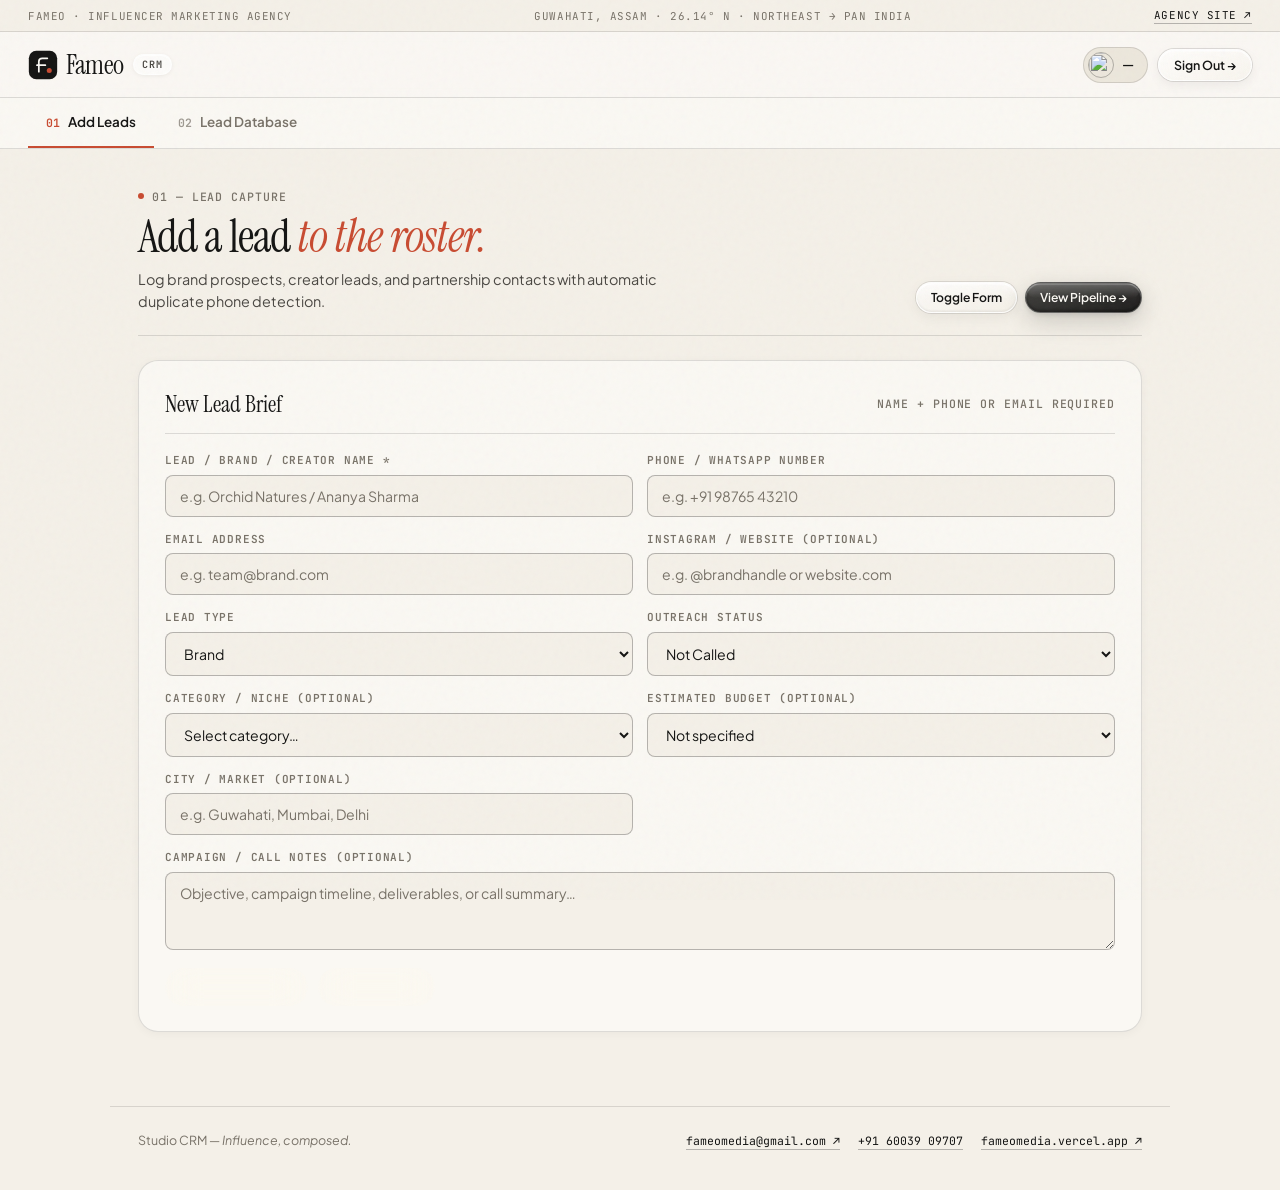
==== commit e1138c99: "Add email, category, budget, inline details editor, and outreach actions Co-authored-by: arena-agent" ====
--- a/app.html
+++ b/app.html
@@ -80,7 +80,7 @@
     <div class="add-form open" id="manualForm">
       <div class="form-header">
         <h2 class="form-title">New Lead Brief</h2>
-        <span class="eyebrow">Required fields marked *</span>
+        <span class="eyebrow">Name + Phone or Email required</span>
       </div>
 
       <div class="form-row">
@@ -89,8 +89,19 @@
           <input class="form-input" id="mName" placeholder="e.g. Orchid Natures / Ananya Sharma">
         </div>
         <div class="field-group">
-          <label class="field-label" for="mPhone">Phone / WhatsApp Number *</label>
+          <label class="field-label" for="mPhone">Phone / WhatsApp Number</label>
           <input class="form-input" id="mPhone" placeholder="e.g. +91 98765 43210" type="tel">
+        </div>
+      </div>
+
+      <div class="form-row">
+        <div class="field-group">
+          <label class="field-label" for="mEmail">Email Address</label>
+          <input class="form-input" id="mEmail" placeholder="e.g. team@brand.com" type="email">
+        </div>
+        <div class="field-group">
+          <label class="field-label" for="mHandle">Instagram / Website (Optional)</label>
+          <input class="form-input" id="mHandle" placeholder="e.g. @brandhandle or website.com">
         </div>
       </div>
 
@@ -119,18 +130,43 @@
 
       <div class="form-row">
         <div class="field-group">
+          <label class="field-label" for="mCategory">Category / Niche (Optional)</label>
+          <select class="form-input" id="mCategory">
+            <option value="">Select category…</option>
+            <option value="Skincare">Skincare</option>
+            <option value="Beauty & Cosmetics">Beauty &amp; Cosmetics</option>
+            <option value="Fashion">Fashion</option>
+            <option value="Wellness">Wellness</option>
+            <option value="Health & Fitness">Health &amp; Fitness</option>
+            <option value="Finance">Finance</option>
+            <option value="Entertainment & Lifestyle">Entertainment &amp; Lifestyle</option>
+            <option value="Other">Other</option>
+          </select>
+        </div>
+        <div class="field-group">
+          <label class="field-label" for="mBudget">Estimated Budget (Optional)</label>
+          <select class="form-input" id="mBudget">
+            <option value="">Not specified</option>
+            <option value="Under ₹1,00,000">Under ₹1,00,000</option>
+            <option value="₹1,00,000 – ₹3,00,000">₹1,00,000 – ₹3,00,000</option>
+            <option value="₹3,00,000 – ₹7,00,000">₹3,00,000 – ₹7,00,000</option>
+            <option value="₹7,00,000 – ₹15,00,000">₹7,00,000 – ₹15,00,000</option>
+            <option value="₹15,00,000+">₹15,00,000+</option>
+          </select>
+        </div>
+      </div>
+
+      <div class="form-row">
+        <div class="field-group">
           <label class="field-label" for="mCity">City / Market (Optional)</label>
           <input class="form-input" id="mCity" placeholder="e.g. Guwahati, Mumbai, Delhi">
         </div>
-        <div class="field-group">
-          <label class="field-label" for="mHandle">Instagram / Website (Optional)</label>
-          <input class="form-input" id="mHandle" placeholder="e.g. @brandhandle or website.com">
-        </div>
+        <div></div>
       </div>
 
       <div class="field-group" style="margin-bottom:18px;">
         <label class="field-label" for="mNotes">Campaign / Call Notes (Optional)</label>
-        <textarea class="notes-area" id="mNotes" placeholder="Objective, budget range, deliverables, or call summary…"></textarea>
+        <textarea class="notes-area" id="mNotes" placeholder="Objective, campaign timeline, deliverables, or call summary…"></textarea>
       </div>
 
       <div style="display:flex;gap:10px;flex-wrap:wrap;">
@@ -193,7 +229,7 @@
     </div>
 
     <div class="db-filters">
-      <input class="filter-input" id="dbSearch" placeholder="Search by name, phone, city, handle, or notes…" oninput="renderDB()">
+      <input class="filter-input" id="dbSearch" placeholder="Search by name, email, phone, category, city, handle, or notes…" oninput="renderDB()">
       <select class="filter-select" id="dbUser" onchange="renderDB()">
         <option value="">All Team Members</option>
       </select>
--- a/fameo-theme.css
+++ b/fameo-theme.css
@@ -910,22 +910,55 @@
   margin-bottom: 8px;
 }
 
-.shop-phone {
-  font-family: var(--font-mono);
-  font-size: 0.84rem;
+.shop-phone,
+.shop-email {
+  font-family: var(--font-mono);
+  font-size: 0.82rem;
   font-weight: 500;
   color: var(--ink);
   text-decoration: none;
-  padding: 4px 10px;
+  padding: 4px 11px;
   border-radius: var(--radius-pill);
   background: var(--surface2);
   border: 1px solid var(--border);
-  transition: border-color 0.15s, color 0.15s;
-}
-
-.shop-phone:hover {
+  transition: border-color 0.15s, color 0.15s, background 0.15s;
+  max-width: 100%;
+  overflow: hidden;
+  text-overflow: ellipsis;
+}
+
+.shop-phone:hover,
+.shop-email:hover {
   border-color: var(--accent);
   color: var(--accent);
+  background: var(--surface);
+}
+
+.edit-lead-panel {
+  margin-top: 12px;
+  padding: 16px;
+  border-radius: var(--radius-md);
+  background: var(--bg);
+  border: 1px solid var(--border-strong);
+  display: none;
+}
+
+.edit-lead-panel.open {
+  display: block;
+  animation: fadeUp 0.18s ease both;
+}
+
+.edit-lead-grid {
+  display: grid;
+  grid-template-columns: 1fr 1fr;
+  gap: 10px;
+  margin-bottom: 10px;
+}
+
+@media (max-width: 600px) {
+  .edit-lead-grid {
+    grid-template-columns: 1fr;
+  }
 }
 
 .mini-link {
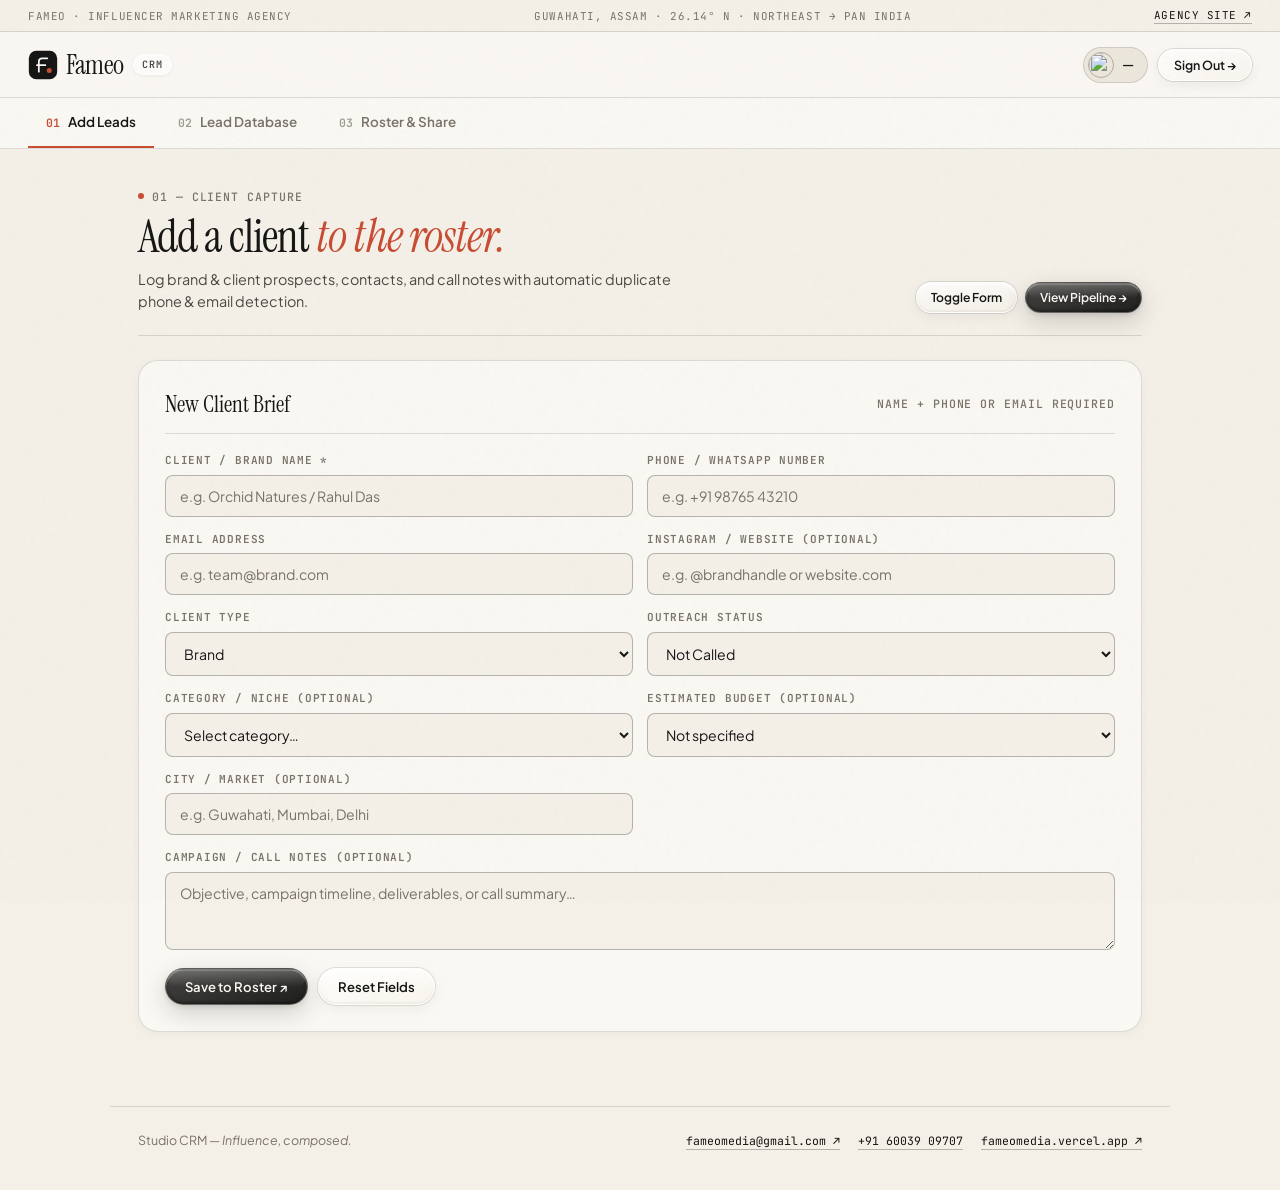
==== commit 72940404: "Remove creator focus, add today talked clients tracker, full filters, and shareable roster Co-author" ====
--- a/app.html
+++ b/app.html
@@ -61,15 +61,18 @@
     <div class="tab" data-tab="database" onclick="switchTab('database')">
       <span class="tab-num">02</span> Lead Database
     </div>
+    <div class="tab" data-tab="roster" onclick="switchTab('roster')">
+      <span class="tab-num">03</span> Roster &amp; Share <span class="chip" id="rosterTabBadge" style="display:none;margin-left:2px;">0</span>
+    </div>
   </nav>
 
   <!-- 01: ADD LEADS TAB -->
   <section class="page active" id="page-search">
     <div class="page-head">
       <div>
-        <div class="eyebrow"><span class="eyebrow-dot"></span>01 — Lead Capture</div>
-        <h1 class="editorial-title" style="margin-top:8px;">Add a lead <em>to the roster.</em></h1>
-        <p class="page-sub">Log brand prospects, creator leads, and partnership contacts with automatic duplicate phone detection.</p>
+        <div class="eyebrow"><span class="eyebrow-dot"></span>01 — Client Capture</div>
+        <h1 class="editorial-title" style="margin-top:8px;">Add a client <em>to the roster.</em></h1>
+        <p class="page-sub">Log brand &amp; client prospects, contacts, and call notes with automatic duplicate phone &amp; email detection.</p>
       </div>
       <div class="page-actions">
         <button class="btn btn-ghost btn-sm" type="button" onclick="toggleManualForm()">Toggle Form</button>
@@ -79,14 +82,14 @@
 
     <div class="add-form open" id="manualForm">
       <div class="form-header">
-        <h2 class="form-title">New Lead Brief</h2>
+        <h2 class="form-title">New Client Brief</h2>
         <span class="eyebrow">Name + Phone or Email required</span>
       </div>
 
       <div class="form-row">
         <div class="field-group">
-          <label class="field-label" for="mName">Lead / Brand / Creator Name *</label>
-          <input class="form-input" id="mName" placeholder="e.g. Orchid Natures / Ananya Sharma">
+          <label class="field-label" for="mName">Client / Brand Name *</label>
+          <input class="form-input" id="mName" placeholder="e.g. Orchid Natures / Rahul Das">
         </div>
         <div class="field-group">
           <label class="field-label" for="mPhone">Phone / WhatsApp Number</label>
@@ -107,10 +110,11 @@
 
       <div class="form-row">
         <div class="field-group">
-          <label class="field-label" for="mType">Lead Type</label>
+          <label class="field-label" for="mType">Client Type</label>
           <select class="form-input" id="mType">
             <option value="Brand">Brand</option>
-            <option value="Creator">Creator</option>
+            <option value="D2C / Ecommerce">D2C / Ecommerce</option>
+            <option value="Local Business">Local Business</option>
             <option value="Agency / Partner">Agency / Partner</option>
             <option value="Other">Other</option>
           </select>
@@ -182,70 +186,237 @@
   <section class="page" id="page-database">
     <div class="page-head">
       <div>
-        <div class="eyebrow"><span class="eyebrow-dot"></span>02 — Lead Pipeline</div>
-        <h1 class="editorial-title" style="margin-top:8px;">Leads that <em>move with us.</em></h1>
-        <p class="page-sub">Live team roster across Guwahati, the Northeast, and Pan India campaigns.</p>
+        <div class="eyebrow"><span class="eyebrow-dot"></span>02 — Client Pipeline</div>
+        <h1 class="editorial-title" style="margin-top:8px;">Clients that <em>move with us.</em></h1>
+        <p class="page-sub">Live client roster, today’s talked calls, and Pan-India campaign follow-ups.</p>
       </div>
       <div class="page-actions">
-        <button class="btn btn-primary btn-sm" type="button" onclick="switchTab('search')">+ Add Lead ↗</button>
+        <button class="btn btn-primary btn-sm" type="button" onclick="switchTab('search')">+ Add Client ↗</button>
         <button class="btn btn-ghost btn-sm" type="button" onclick="exportCSV()">Export CSV ↓</button>
         <button class="btn btn-ghost btn-sm" type="button" onclick="loadDatabase()">↺ Refresh</button>
       </div>
     </div>
 
     <div class="stats">
-      <div class="stat-box">
-        <div class="stat-top"><span class="stat-label">Total Leads</span><span class="stat-dot"></span></div>
+      <div class="stat-box" role="button" tabindex="0" onclick="applyQuickPreset('all')" title="Show all clients">
+        <div class="stat-top"><span class="stat-label">Total Clients</span><span class="stat-dot"></span></div>
         <div class="stat-num" id="statTotal">—</div>
       </div>
-      <div class="stat-box">
+      <div class="stat-box" role="button" tabindex="0" onclick="applyQuickPreset('status:Called')" title="Filter Called">
         <div class="stat-top"><span class="stat-label">Called</span><span class="stat-dot" style="background:var(--green);"></span></div>
         <div class="stat-num" id="statCalled" style="color:var(--green);">—</div>
       </div>
-      <div class="stat-box">
+      <div class="stat-box" role="button" tabindex="0" onclick="applyQuickPreset('status:Not Called')" title="Filter Pending">
         <div class="stat-top"><span class="stat-label">Pending</span><span class="stat-dot" style="background:var(--red);"></span></div>
         <div class="stat-num" id="statPending" style="color:var(--red);">—</div>
       </div>
-      <div class="stat-box">
+      <div class="stat-box" role="button" tabindex="0" onclick="applyQuickPreset('status:Follow Up')" title="Filter Follow Up">
         <div class="stat-top"><span class="stat-label">Follow Up</span><span class="stat-dot" style="background:var(--orange);"></span></div>
         <div class="stat-num" id="statFollowup" style="color:var(--orange);">—</div>
       </div>
-      <div class="stat-box">
+      <div class="stat-box" role="button" tabindex="0" onclick="applyQuickPreset('status:Not Picked Call')" title="Filter Not Picked">
         <div class="stat-top"><span class="stat-label">Not Picked</span><span class="stat-dot" style="background:var(--stone);"></span></div>
         <div class="stat-num" id="statNotPicked" style="color:var(--stone);">—</div>
       </div>
-      <div class="stat-box">
+      <div class="stat-box" role="button" tabindex="0" onclick="applyQuickPreset('status:Not Interested')" title="Filter Not Interested">
         <div class="stat-top"><span class="stat-label">Not Interested</span><span class="stat-dot" style="background:var(--red);"></span></div>
         <div class="stat-num" id="statNotInterested" style="color:var(--red);">—</div>
       </div>
-      <div class="stat-box">
+      <div class="stat-box" role="button" tabindex="0" onclick="applyQuickPreset('status:Sent Demo')" title="Filter Sent Demo">
         <div class="stat-top"><span class="stat-label">Sent Demo</span><span class="stat-dot" style="background:var(--blue);"></span></div>
         <div class="stat-num" id="statSentDemo" style="color:var(--blue);">—</div>
       </div>
-      <div class="stat-box">
-        <div class="stat-top"><span class="stat-label">Called Today</span><span class="stat-dot" style="background:var(--accent);"></span></div>
+      <div class="stat-box" role="button" tabindex="0" onclick="applyQuickPreset('talkedToday')" title="Filter clients talked today">
+        <div class="stat-top"><span class="stat-label">Talked Today</span><span class="stat-dot" style="background:var(--accent);"></span></div>
         <div class="stat-num" id="statCalledToday" style="color:var(--accent);">—</div>
       </div>
     </div>
 
+    <!-- TODAY TALKED CLIENTS DIGEST -->
+    <section class="today-panel" id="todayTalkedPanel">
+      <div class="today-panel-head">
+        <div>
+          <div class="eyebrow"><span class="eyebrow-dot"></span>Today’s Talked Clients · <span id="todayDateLabel">—</span></div>
+          <h2 class="today-title"><span id="todayTalkedHeading">0 clients</span> <em>talked today.</em></h2>
+        </div>
+        <div style="display:flex;gap:8px;flex-wrap:wrap;">
+          <button class="btn btn-primary btn-sm" type="button" onclick="applyQuickPreset('talkedToday')">Filter Talked Today ↗</button>
+          <button class="btn btn-accent btn-sm" type="button" onclick="openRosterWithSource('talkedToday')">Share Today’s Roster ↗</button>
+          <button class="btn btn-ghost btn-sm" id="toggleTodayListBtn" type="button" onclick="toggleTodayList()">Show Today’s Log ▾</button>
+        </div>
+      </div>
+      <div class="today-chips" id="todayBreakdownChips"></div>
+      <div class="today-list" id="todayTalkedList"></div>
+    </section>
+
+    <!-- QUICK FILTER PILLS -->
+    <div class="quick-filters" id="quickFilterPills">
+      <button class="quick-chip active" data-preset="all" type="button" onclick="applyQuickPreset('all')">All Clients</button>
+      <button class="quick-chip" data-preset="talkedToday" type="button" onclick="applyQuickPreset('talkedToday')">Talked Today</button>
+      <button class="quick-chip" data-preset="addedToday" type="button" onclick="applyQuickPreset('addedToday')">Added Today</button>
+      <button class="quick-chip" data-preset="status:Not Called" type="button" onclick="applyQuickPreset('status:Not Called')">Pending</button>
+      <button class="quick-chip" data-preset="status:Follow Up" type="button" onclick="applyQuickPreset('status:Follow Up')">Follow Up</button>
+      <button class="quick-chip" data-preset="status:Sent Demo" type="button" onclick="applyQuickPreset('status:Sent Demo')">Sent Demo</button>
+      <button class="quick-chip" data-preset="hasEmail" type="button" onclick="applyQuickPreset('hasEmail')">Has Email</button>
+      <button class="quick-chip" data-preset="hasPhone" type="button" onclick="applyQuickPreset('hasPhone')">Has Phone</button>
+    </div>
+
+    <!-- FULL FILTER SUITE -->
     <div class="db-filters">
-      <input class="filter-input" id="dbSearch" placeholder="Search by name, email, phone, category, city, handle, or notes…" oninput="renderDB()">
-      <select class="filter-select" id="dbUser" onchange="renderDB()">
-        <option value="">All Team Members</option>
-      </select>
-      <select class="filter-select" id="dbStatus" onchange="renderDB()">
-        <option value="">All Status</option>
-        <option value="Not Called">Not Called</option>
-        <option value="Called">Called</option>
-        <option value="Follow Up">Follow Up</option>
-        <option value="Not Picked Call">Not Picked Call</option>
-        <option value="Not Interested">Not Interested</option>
-        <option value="Sent Demo">Sent Demo</option>
-      </select>
-      <button class="btn btn-ghost btn-sm" id="clearFiltersBtn" type="button" onclick="clearFilters()" style="display:none;">Clear ✕</button>
+      <div class="db-filters-top">
+        <input class="filter-input" id="dbSearch" placeholder="Search by client name, email, phone, category, budget, city, handle, or notes…" oninput="renderDB()">
+        <button class="btn btn-ghost btn-sm" id="clearFiltersBtn" type="button" onclick="clearFilters()" style="display:none;">Clear All ✕</button>
+      </div>
+      <div class="db-filters-grid">
+        <select class="filter-select" id="dbStatus" onchange="renderDB()">
+          <option value="">All Status</option>
+          <option value="Not Called">Not Called</option>
+          <option value="Called">Called</option>
+          <option value="Follow Up">Follow Up</option>
+          <option value="Not Picked Call">Not Picked Call</option>
+          <option value="Not Interested">Not Interested</option>
+          <option value="Sent Demo">Sent Demo</option>
+        </select>
+        <select class="filter-select" id="dbDate" onchange="renderDB()">
+          <option value="">All Dates</option>
+          <option value="talkedToday">Talked Today</option>
+          <option value="addedToday">Added Today</option>
+          <option value="last7days">Last 7 Days Activity</option>
+          <option value="thisMonth">This Month Activity</option>
+        </select>
+        <select class="filter-select" id="dbUser" onchange="renderDB()">
+          <option value="">All Team Members</option>
+        </select>
+        <select class="filter-select" id="dbType" onchange="renderDB()">
+          <option value="">All Client Types</option>
+        </select>
+        <select class="filter-select" id="dbCategory" onchange="renderDB()">
+          <option value="">All Categories</option>
+        </select>
+        <select class="filter-select" id="dbCity" onchange="renderDB()">
+          <option value="">All Cities</option>
+        </select>
+        <select class="filter-select" id="dbBudget" onchange="renderDB()">
+          <option value="">All Budgets</option>
+        </select>
+        <select class="filter-select" id="dbContact" onchange="renderDB()">
+          <option value="">All Contact Channels</option>
+          <option value="email">Has Email</option>
+          <option value="phone">Has Phone</option>
+          <option value="both">Has Email &amp; Phone</option>
+          <option value="notes">Has Call Notes</option>
+        </select>
+      </div>
+      <div class="db-filters-top" style="justify-content:space-between;">
+        <div style="display:flex;align-items:center;gap:8px;flex-wrap:wrap;">
+          <label class="field-label" for="dbSort">Sort</label>
+          <select class="filter-select" id="dbSort" onchange="renderDB()" style="width:auto;min-width:190px;">
+            <option value="activityDesc">Latest Activity First</option>
+            <option value="createdDesc">Newly Added First</option>
+            <option value="createdAsc">Oldest Added First</option>
+            <option value="nameAsc">Client Name (A → Z)</option>
+            <option value="status">Status</option>
+          </select>
+        </div>
+        <span class="results-meta-bar" id="dbResultCount" style="margin-bottom:0;">Showing — clients</span>
+      </div>
+    </div>
+
+    <div class="roster-bar" id="rosterActionBar">
+      <div style="display:flex;align-items:center;gap:10px;flex-wrap:wrap;">
+        <span class="eyebrow"><span class="eyebrow-dot"></span>Roster Builder</span>
+        <span id="rosterSelectionStatus" style="font-size:0.83rem;color:var(--text-dim);">0 clients selected</span>
+      </div>
+      <div style="display:flex;gap:8px;flex-wrap:wrap;">
+        <button class="btn btn-ghost btn-sm" type="button" onclick="selectAllFiltered()">Select Filtered</button>
+        <button class="btn btn-ghost btn-sm" id="clearSelectionBtn" type="button" onclick="clearRosterSelection()" style="display:none;">Clear Selection</button>
+        <button class="btn btn-primary btn-sm" type="button" onclick="openRosterFromDatabase()">Make &amp; Share Roster ↗</button>
+      </div>
     </div>
 
     <div id="dbResults" class="cards"><div class="loading">Loading Fameo roster…</div></div>
+  </section>
+
+  <!-- 03: ROSTER & SHARE TAB -->
+  <section class="page" id="page-roster">
+    <div class="page-head">
+      <div>
+        <div class="eyebrow"><span class="eyebrow-dot"></span>03 — Roster &amp; Share</div>
+        <h1 class="editorial-title" style="margin-top:8px;">Client roster, <em>ready to share.</em></h1>
+        <p class="page-sub">Compile selected clients, filtered views, or today’s talked call log into a clean Fameo roster and share via WhatsApp, Email, CSV, or PDF.</p>
+      </div>
+      <div class="page-actions">
+        <button class="btn btn-ghost btn-sm" type="button" onclick="switchTab('database')">← Back to Pipeline</button>
+      </div>
+    </div>
+
+    <div class="roster-controls-card">
+      <div class="form-row">
+        <div class="field-group">
+          <label class="field-label" for="rosterSource">Roster Source</label>
+          <select class="form-input" id="rosterSource" onchange="renderRoster()">
+            <option value="talkedToday">Today’s Talked Clients</option>
+            <option value="filtered">Current Filtered Pipeline</option>
+            <option value="selected">Hand-Picked Selected Clients</option>
+            <option value="all">All Clients</option>
+          </select>
+        </div>
+        <div class="field-group">
+          <label class="field-label" for="rosterTitle">Roster Title</label>
+          <input class="form-input" id="rosterTitle" value="" placeholder="Fameo Client Roster" oninput="renderRoster()">
+        </div>
+      </div>
+
+      <div class="field-group" style="margin-bottom:14px;">
+        <label class="field-label" for="rosterNote">Summary / Header Note (Optional)</label>
+        <input class="form-input" id="rosterNote" placeholder="e.g. Daily outreach update from Guwahati studio — follow-ups prioritized" oninput="renderRoster()">
+      </div>
+
+      <div>
+        <span class="field-label">Include Details in Roster</span>
+        <div class="roster-col-toggles">
+          <label class="col-toggle-pill"><input type="checkbox" id="rColPhone" checked onchange="renderRoster()"> Phone</label>
+          <label class="col-toggle-pill"><input type="checkbox" id="rColEmail" checked onchange="renderRoster()"> Email</label>
+          <label class="col-toggle-pill"><input type="checkbox" id="rColStatus" checked onchange="renderRoster()"> Status</label>
+          <label class="col-toggle-pill"><input type="checkbox" id="rColCategory" checked onchange="renderRoster()"> Type / Category / Budget</label>
+          <label class="col-toggle-pill"><input type="checkbox" id="rColCity" checked onchange="renderRoster()"> City / Handle</label>
+          <label class="col-toggle-pill"><input type="checkbox" id="rColNotes" checked onchange="renderRoster()"> Notes</label>
+          <label class="col-toggle-pill"><input type="checkbox" id="rColTalked" checked onchange="renderRoster()"> Talked Time &amp; Owner</label>
+        </div>
+      </div>
+
+      <div class="roster-share-bar">
+        <button class="btn btn-primary btn-sm" type="button" onclick="copyRosterText()">📋 Copy Formatted Roster</button>
+        <button class="btn btn-green btn-sm" type="button" onclick="shareRosterWhatsApp()">WhatsApp ↗</button>
+        <button class="btn btn-blue btn-sm" type="button" onclick="shareRosterEmail()">✉ Email Roster ↗</button>
+        <button class="btn btn-accent btn-sm" type="button" onclick="nativeShareRoster()">Share ↗</button>
+        <button class="btn btn-ghost btn-sm" type="button" onclick="exportRosterCSV()">Export CSV ↓</button>
+        <button class="btn btn-ghost btn-sm" type="button" onclick="printRoster()">🖨 Print / PDF</button>
+      </div>
+    </div>
+
+    <div class="roster-sheet" id="rosterSheet">
+      <div class="roster-sheet-head">
+        <div>
+          <div class="eyebrow"><span class="eyebrow-dot"></span>Fameo Studio Roster · <span id="rosterDateMeta">—</span></div>
+          <h2 class="roster-sheet-title" id="rosterSheetHeading">Fameo Client Roster</h2>
+          <p id="rosterSheetSub" style="font-size:0.86rem;color:var(--text-dim);margin-top:6px;display:none;"></p>
+        </div>
+        <div style="text-align:right;">
+          <span class="badge badge-sentdemo" id="rosterCountBadge">0 clients</span>
+        </div>
+      </div>
+
+      <div id="rosterPreviewTable"></div>
+
+      <div class="roster-text-preview-wrap" style="margin-top:20px;">
+        <div style="display:flex;align-items:center;justify-content:space-between;gap:10px;margin-bottom:6px;">
+          <span class="field-label">Shareable Text Preview (WhatsApp / Email / Chat)</span>
+          <button class="mini-link" type="button" onclick="copyRosterText()">Copy Text</button>
+        </div>
+        <pre class="roster-text-preview" id="rosterTextPreview"></pre>
+      </div>
+    </div>
   </section>
 
   <footer class="studio-footer">
--- a/fameo-theme.css
+++ b/fameo-theme.css
@@ -811,28 +811,217 @@
   line-height: 1;
 }
 
-/* ── Filters Bar ── */
+/* ── Filters Bar & Quick Chips ── */
+.quick-filters {
+  display: flex;
+  gap: 8px;
+  flex-wrap: wrap;
+  margin-bottom: 12px;
+  align-items: center;
+}
+
+.quick-chip {
+  position: relative;
+  font-family: var(--font-mono);
+  font-size: 0.71rem;
+  font-weight: 500;
+  padding: 6px 13px;
+  border-radius: var(--radius-pill);
+  border: 1px solid rgba(255, 255, 255, 0.72);
+  background: linear-gradient(160deg, rgba(255, 255, 255, 0.62) 0%, rgba(236, 231, 220, 0.45) 100%);
+  color: var(--text-dim);
+  cursor: pointer;
+  backdrop-filter: blur(12px);
+  -webkit-backdrop-filter: blur(12px);
+  box-shadow: inset 0 1px 0 rgba(255, 255, 255, 0.85), 0 0 0 1px rgba(20, 20, 19, 0.09);
+  transition: all 0.16s ease;
+}
+
+.quick-chip:hover {
+  color: var(--ink);
+  transform: translateY(-1px);
+  box-shadow: inset 0 1px 0 rgba(255, 255, 255, 0.95), 0 0 0 1px rgba(20, 20, 19, 0.2), 0 4px 12px rgba(20, 20, 19, 0.07);
+}
+
+.quick-chip.active {
+  background: linear-gradient(160deg, rgba(38, 37, 35, 0.88) 0%, rgba(16, 16, 15, 0.95) 100%);
+  color: var(--surface);
+  border-color: rgba(255, 255, 255, 0.22);
+  box-shadow: inset 0 1px 0 rgba(255, 255, 255, 0.35), 0 4px 14px rgba(20, 20, 19, 0.16);
+}
+
 .db-filters {
   display: flex;
+  flex-direction: column;
   gap: 10px;
-  margin-bottom: 20px;
-  flex-wrap: wrap;
+  margin-bottom: 18px;
   background: var(--surface);
   border: 1px solid var(--border);
   border-radius: var(--radius-md);
-  padding: 12px;
+  padding: 14px;
+}
+
+.db-filters-top {
+  display: flex;
+  gap: 10px;
+  flex-wrap: wrap;
+  align-items: center;
+}
+
+.db-filters-grid {
+  display: grid;
+  grid-template-columns: repeat(4, minmax(0, 1fr));
+  gap: 9px;
 }
 
 .db-filters .filter-input {
   flex: 1;
-  min-width: 200px;
+  min-width: 220px;
   width: auto;
 }
 
 .db-filters .filter-select {
-  width: auto;
-  min-width: 150px;
+  width: 100%;
+  min-width: 0;
   cursor: pointer;
+}
+
+.results-meta-bar {
+  display: flex;
+  align-items: center;
+  justify-content: space-between;
+  gap: 12px;
+  flex-wrap: wrap;
+  margin-bottom: 14px;
+  padding: 0 2px;
+  font-family: var(--font-mono);
+  font-size: 0.74rem;
+  color: var(--text-muted);
+}
+
+/* ── Stat Box Clickable ── */
+.stat-box[role="button"] {
+  cursor: pointer;
+}
+
+.stat-box.stat-active {
+  border-color: var(--accent);
+  box-shadow: 0 0 0 2px var(--accent-dim), var(--shadow-sm);
+}
+
+/* ── Today's Talked Clients Panel ── */
+.today-panel {
+  background: var(--surface);
+  border: 1px solid var(--border-strong);
+  border-radius: var(--radius-md);
+  padding: 18px 20px;
+  margin-bottom: 20px;
+  box-shadow: var(--shadow-sm);
+}
+
+.today-panel-head {
+  display: flex;
+  align-items: center;
+  justify-content: space-between;
+  gap: 14px;
+  flex-wrap: wrap;
+}
+
+.today-title {
+  font-family: var(--font-serif);
+  font-size: 1.45rem;
+  font-weight: 400;
+  color: var(--ink);
+  line-height: 1.15;
+  margin-top: 4px;
+}
+
+.today-title em {
+  font-style: italic;
+  color: var(--accent);
+}
+
+.today-chips {
+  display: flex;
+  gap: 8px;
+  flex-wrap: wrap;
+  margin-top: 12px;
+  padding-top: 12px;
+  border-top: 1px solid var(--border);
+}
+
+.today-list {
+  margin-top: 14px;
+  border-top: 1px solid var(--border);
+  padding-top: 10px;
+  display: none;
+}
+
+.today-list.open {
+  display: block;
+  animation: fadeUp 0.2s ease both;
+}
+
+.today-row {
+  display: grid;
+  grid-template-columns: minmax(0, 1.4fr) minmax(0, 1.2fr) auto auto;
+  gap: 10px 14px;
+  align-items: center;
+  padding: 10px 4px;
+  border-bottom: 1px solid var(--border);
+  font-size: 0.83rem;
+}
+
+.today-row:last-child {
+  border-bottom: none;
+  padding-bottom: 2px;
+}
+
+.today-client-name {
+  font-weight: 600;
+  color: var(--ink);
+  overflow: hidden;
+  text-overflow: ellipsis;
+  white-space: nowrap;
+}
+
+.today-client-note {
+  font-size: 0.75rem;
+  color: var(--text-muted);
+  overflow: hidden;
+  text-overflow: ellipsis;
+  white-space: nowrap;
+}
+
+.today-client-contact {
+  font-family: var(--font-mono);
+  font-size: 0.75rem;
+  color: var(--text-dim);
+  overflow: hidden;
+  text-overflow: ellipsis;
+  white-space: nowrap;
+}
+
+.today-client-time {
+  font-family: var(--font-mono);
+  font-size: 0.72rem;
+  color: var(--text-muted);
+  white-space: nowrap;
+}
+
+@media (max-width: 820px) {
+  .db-filters-grid {
+    grid-template-columns: repeat(2, minmax(0, 1fr));
+  }
+  .today-row {
+    grid-template-columns: 1fr auto;
+  }
+}
+
+@media (max-width: 520px) {
+  .db-filters-grid {
+    grid-template-columns: 1fr;
+  }
 }
 
 /* ── Lead Cards ── */
@@ -1366,3 +1555,211 @@
     padding: 3px;
   }
 }
+
+/* ── Roster Selection & Share Sheet ── */
+.roster-select-toggle {
+  display: inline-flex;
+  align-items: center;
+  gap: 6px;
+  font-family: var(--font-mono);
+  font-size: 0.67rem;
+  font-weight: 600;
+  padding: 3px 9px;
+  border-radius: var(--radius-pill);
+  border: 1px solid var(--border-strong);
+  background: var(--bg);
+  color: var(--text-dim);
+  cursor: pointer;
+  transition: all 0.15s ease;
+  user-select: none;
+}
+
+.roster-select-toggle:hover {
+  border-color: var(--ink);
+  color: var(--ink);
+}
+
+.roster-select-toggle.selected {
+  background: var(--ink);
+  color: var(--surface);
+  border-color: var(--ink);
+}
+
+.roster-bar {
+  display: flex;
+  align-items: center;
+  justify-content: space-between;
+  gap: 12px;
+  flex-wrap: wrap;
+  background: linear-gradient(160deg, rgba(255, 255, 255, 0.72) 0%, rgba(236, 231, 220, 0.58) 100%);
+  border: 1px solid rgba(255, 255, 255, 0.8);
+  box-shadow: inset 0 1px 0 rgba(255, 255, 255, 0.9), 0 0 0 1px rgba(20, 20, 19, 0.10), var(--shadow-sm);
+  backdrop-filter: blur(14px);
+  -webkit-backdrop-filter: blur(14px);
+  border-radius: var(--radius-md);
+  padding: 12px 16px;
+  margin-bottom: 16px;
+}
+
+.roster-controls-card {
+  background: var(--surface);
+  border: 1px solid var(--border);
+  border-radius: var(--radius-lg);
+  padding: 22px 24px;
+  margin-bottom: 20px;
+  box-shadow: var(--shadow-sm);
+}
+
+.roster-col-toggles {
+  display: flex;
+  gap: 8px;
+  flex-wrap: wrap;
+  margin-top: 8px;
+}
+
+.col-toggle-pill {
+  display: inline-flex;
+  align-items: center;
+  gap: 6px;
+  font-family: var(--font-mono);
+  font-size: 0.71rem;
+  padding: 6px 12px;
+  border-radius: var(--radius-pill);
+  border: 1px solid var(--border-strong);
+  background: var(--bg);
+  color: var(--text-dim);
+  cursor: pointer;
+  user-select: none;
+  transition: all 0.15s ease;
+}
+
+.col-toggle-pill input {
+  accent-color: var(--accent);
+  cursor: pointer;
+}
+
+.col-toggle-pill:has(input:checked) {
+  background: var(--surface2);
+  border-color: var(--ink);
+  color: var(--ink);
+}
+
+.roster-share-bar {
+  display: flex;
+  gap: 9px;
+  flex-wrap: wrap;
+  margin-top: 18px;
+  padding-top: 16px;
+  border-top: 1px solid var(--border);
+}
+
+.roster-sheet {
+  background: var(--surface);
+  border: 1px solid var(--border-strong);
+  border-radius: var(--radius-lg);
+  padding: 26px;
+  box-shadow: var(--shadow-sm);
+}
+
+.roster-sheet-head {
+  display: flex;
+  align-items: flex-start;
+  justify-content: space-between;
+  gap: 16px;
+  flex-wrap: wrap;
+  padding-bottom: 16px;
+  margin-bottom: 18px;
+  border-bottom: 1px solid var(--border);
+}
+
+.roster-sheet-title {
+  font-family: var(--font-serif);
+  font-size: clamp(1.5rem, 3vw, 2.1rem);
+  font-weight: 400;
+  color: var(--ink);
+  line-height: 1.1;
+}
+
+.roster-table-wrap {
+  width: 100%;
+  overflow-x: auto;
+}
+
+.roster-table {
+  width: 100%;
+  border-collapse: collapse;
+  font-size: 0.84rem;
+}
+
+.roster-table th {
+  font-family: var(--font-mono);
+  font-size: 0.68rem;
+  font-weight: 600;
+  text-transform: uppercase;
+  letter-spacing: 0.07em;
+  color: var(--text-muted);
+  text-align: left;
+  padding: 10px 12px;
+  background: var(--bg);
+  border-bottom: 1px solid var(--border-strong);
+  white-space: nowrap;
+}
+
+.roster-table td {
+  padding: 12px;
+  border-bottom: 1px solid var(--border);
+  color: var(--text-dim);
+  vertical-align: top;
+}
+
+.roster-table tr:last-child td {
+  border-bottom: none;
+}
+
+.roster-table tr:hover td {
+  background: rgba(236, 231, 220, 0.35);
+}
+
+.roster-text-preview {
+  margin-top: 18px;
+  background: var(--bg);
+  border: 1px solid var(--border);
+  border-radius: var(--radius-sm);
+  padding: 14px 16px;
+  font-family: var(--font-mono);
+  font-size: 0.76rem;
+  line-height: 1.6;
+  color: var(--text-dim);
+  white-space: pre-wrap;
+  max-height: 240px;
+  overflow-y: auto;
+}
+
+@media print {
+  body {
+    background: #fff !important;
+  }
+  body::before,
+  .studio-strip,
+  #appHeader,
+  #appTabs,
+  .page:not(#page-roster),
+  #page-roster .page-head,
+  .roster-controls-card,
+  .roster-text-preview-wrap,
+  .studio-footer,
+  .toast,
+  .roster-remove-col {
+    display: none !important;
+  }
+  #page-roster {
+    display: block !important;
+    padding: 0 !important;
+    max-width: 100% !important;
+  }
+  .roster-sheet {
+    border: none !important;
+    box-shadow: none !important;
+    padding: 0 !important;
+  }
+}
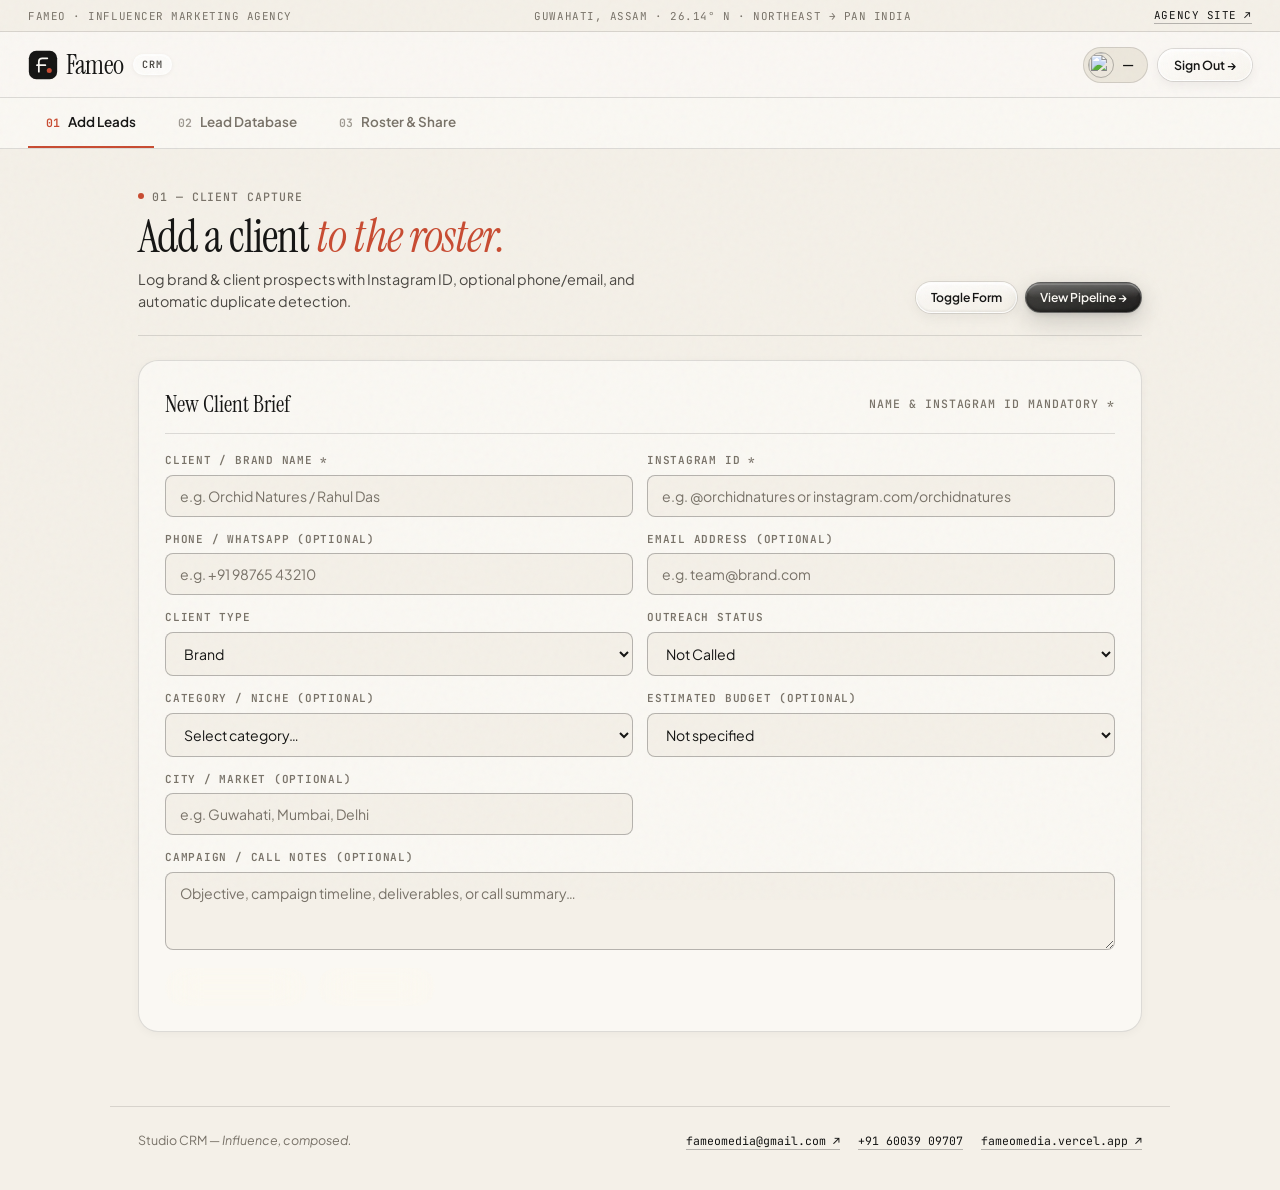
==== commit 8b25a0d7: "Require Client Name + Instagram ID, and add Google-Sheets-style website link sharing (roster.html) C" ====
--- a/app.html
+++ b/app.html
@@ -68,45 +68,45 @@
 
   <!-- 01: ADD LEADS TAB -->
   <section class="page active" id="page-search">
-    <div class="page-head">
-      <div>
-        <div class="eyebrow"><span class="eyebrow-dot"></span>01 — Client Capture</div>
-        <h1 class="editorial-title" style="margin-top:8px;">Add a client <em>to the roster.</em></h1>
-        <p class="page-sub">Log brand &amp; client prospects, contacts, and call notes with automatic duplicate phone &amp; email detection.</p>
-      </div>
-      <div class="page-actions">
-        <button class="btn btn-ghost btn-sm" type="button" onclick="toggleManualForm()">Toggle Form</button>
-        <button class="btn btn-primary btn-sm" type="button" onclick="switchTab('database')">View Pipeline →</button>
-      </div>
-    </div>
-
-    <div class="add-form open" id="manualForm">
-      <div class="form-header">
-        <h2 class="form-title">New Client Brief</h2>
-        <span class="eyebrow">Name + Phone or Email required</span>
-      </div>
-
-      <div class="form-row">
-        <div class="field-group">
-          <label class="field-label" for="mName">Client / Brand Name *</label>
-          <input class="form-input" id="mName" placeholder="e.g. Orchid Natures / Rahul Das">
-        </div>
-        <div class="field-group">
-          <label class="field-label" for="mPhone">Phone / WhatsApp Number</label>
-          <input class="form-input" id="mPhone" placeholder="e.g. +91 98765 43210" type="tel">
-        </div>
-      </div>
-
-      <div class="form-row">
-        <div class="field-group">
-          <label class="field-label" for="mEmail">Email Address</label>
-          <input class="form-input" id="mEmail" placeholder="e.g. team@brand.com" type="email">
-        </div>
-        <div class="field-group">
-          <label class="field-label" for="mHandle">Instagram / Website (Optional)</label>
-          <input class="form-input" id="mHandle" placeholder="e.g. @brandhandle or website.com">
-        </div>
-      </div>
+      <div class="page-head">
+        <div>
+          <div class="eyebrow"><span class="eyebrow-dot"></span>01 — Client Capture</div>
+          <h1 class="editorial-title" style="margin-top:8px;">Add a client <em>to the roster.</em></h1>
+          <p class="page-sub">Log brand &amp; client prospects with Instagram ID, optional phone/email, and automatic duplicate detection.</p>
+        </div>
+        <div class="page-actions">
+          <button class="btn btn-ghost btn-sm" type="button" onclick="toggleManualForm()">Toggle Form</button>
+          <button class="btn btn-primary btn-sm" type="button" onclick="switchTab('database')">View Pipeline →</button>
+        </div>
+      </div>
+
+      <div class="add-form open" id="manualForm">
+        <div class="form-header">
+          <h2 class="form-title">New Client Brief</h2>
+          <span class="eyebrow">Name &amp; Instagram ID mandatory *</span>
+        </div>
+
+        <div class="form-row">
+          <div class="field-group">
+            <label class="field-label" for="mName">Client / Brand Name *</label>
+            <input class="form-input" id="mName" placeholder="e.g. Orchid Natures / Rahul Das" required>
+          </div>
+          <div class="field-group">
+            <label class="field-label" for="mHandle">Instagram ID *</label>
+            <input class="form-input" id="mHandle" placeholder="e.g. @orchidnatures or instagram.com/orchidnatures" required>
+          </div>
+        </div>
+
+        <div class="form-row">
+          <div class="field-group">
+            <label class="field-label" for="mPhone">Phone / WhatsApp (Optional)</label>
+            <input class="form-input" id="mPhone" placeholder="e.g. +91 98765 43210" type="tel">
+          </div>
+          <div class="field-group">
+            <label class="field-label" for="mEmail">Email Address (Optional)</label>
+            <input class="form-input" id="mEmail" placeholder="e.g. team@brand.com" type="email">
+          </div>
+        </div>
 
       <div class="form-row">
         <div class="field-group">
@@ -192,6 +192,7 @@
       </div>
       <div class="page-actions">
         <button class="btn btn-primary btn-sm" type="button" onclick="switchTab('search')">+ Add Client ↗</button>
+        <button class="btn btn-green btn-sm" type="button" onclick="exportFilteredExcel()">📊 Excel (.xls) ↓</button>
         <button class="btn btn-ghost btn-sm" type="button" onclick="exportCSV()">Export CSV ↓</button>
         <button class="btn btn-ghost btn-sm" type="button" onclick="loadDatabase()">↺ Refresh</button>
       </div>
@@ -301,6 +302,7 @@
         </select>
         <select class="filter-select" id="dbContact" onchange="renderDB()">
           <option value="">All Contact Channels</option>
+          <option value="handle">Has Instagram ID</option>
           <option value="email">Has Email</option>
           <option value="phone">Has Phone</option>
           <option value="both">Has Email &amp; Phone</option>
@@ -308,15 +310,21 @@
         </select>
       </div>
       <div class="db-filters-top" style="justify-content:space-between;">
-        <div style="display:flex;align-items:center;gap:8px;flex-wrap:wrap;">
-          <label class="field-label" for="dbSort">Sort</label>
-          <select class="filter-select" id="dbSort" onchange="renderDB()" style="width:auto;min-width:190px;">
-            <option value="activityDesc">Latest Activity First</option>
-            <option value="createdDesc">Newly Added First</option>
-            <option value="createdAsc">Oldest Added First</option>
-            <option value="nameAsc">Client Name (A → Z)</option>
-            <option value="status">Status</option>
-          </select>
+        <div style="display:flex;align-items:center;gap:12px;flex-wrap:wrap;">
+          <div style="display:flex;align-items:center;gap:8px;">
+            <label class="field-label" for="dbSort">Sort</label>
+            <select class="filter-select" id="dbSort" onchange="renderDB()" style="width:auto;min-width:190px;">
+              <option value="activityDesc">Latest Activity First</option>
+              <option value="createdDesc">Newly Added First</option>
+              <option value="createdAsc">Oldest Added First</option>
+              <option value="nameAsc">Client Name (A → Z)</option>
+              <option value="status">Status</option>
+            </select>
+          </div>
+          <div class="view-switcher" role="group" aria-label="Database view mode">
+            <button class="view-switch-btn active" id="viewBtnCards" type="button" onclick="setDbViewMode('cards')">Cards</button>
+            <button class="view-switch-btn" id="viewBtnExcel" type="button" onclick="setDbViewMode('excel')">Excel Sheet</button>
+          </div>
         </div>
         <span class="results-meta-bar" id="dbResultCount" style="margin-bottom:0;">Showing — clients</span>
       </div>
@@ -343,7 +351,7 @@
       <div>
         <div class="eyebrow"><span class="eyebrow-dot"></span>03 — Roster &amp; Share</div>
         <h1 class="editorial-title" style="margin-top:8px;">Client roster, <em>ready to share.</em></h1>
-        <p class="page-sub">Compile selected clients, filtered views, or today’s talked call log into a clean Fameo roster and share via WhatsApp, Email, CSV, or PDF.</p>
+        <p class="page-sub">Generate a live Google-Sheets-style website link for your roster, or export to Excel, CSV, WhatsApp, and Email.</p>
       </div>
       <div class="page-actions">
         <button class="btn btn-ghost btn-sm" type="button" onclick="switchTab('database')">← Back to Pipeline</button>
@@ -367,29 +375,53 @@
         </div>
       </div>
 
-      <div class="field-group" style="margin-bottom:14px;">
-        <label class="field-label" for="rosterNote">Summary / Header Note (Optional)</label>
-        <input class="form-input" id="rosterNote" placeholder="e.g. Daily outreach update from Guwahati studio — follow-ups prioritized" oninput="renderRoster()">
+      <div class="form-row">
+        <div class="field-group">
+          <label class="field-label" for="rosterNote">Summary / Header Note (Optional)</label>
+          <input class="form-input" id="rosterNote" placeholder="e.g. Daily outreach update from Guwahati studio — follow-ups prioritized" oninput="renderRoster()">
+        </div>
+        <div class="field-group">
+          <label class="field-label" for="rosterShareMode">Website Link Access (like Google Sheets)</label>
+          <select class="form-input" id="rosterShareMode" onchange="invalidateShareUrl()">
+            <option value="public">Anyone with the link (No sign-in required)</option>
+            <option value="team">Team Cloud Link (Short ?id= URL)</option>
+          </select>
+        </div>
       </div>
 
       <div>
         <span class="field-label">Include Details in Roster</span>
         <div class="roster-col-toggles">
+          <label class="col-toggle-pill"><input type="checkbox" id="rColCity" checked onchange="renderRoster()"> Instagram ID &amp; City</label>
           <label class="col-toggle-pill"><input type="checkbox" id="rColPhone" checked onchange="renderRoster()"> Phone</label>
           <label class="col-toggle-pill"><input type="checkbox" id="rColEmail" checked onchange="renderRoster()"> Email</label>
           <label class="col-toggle-pill"><input type="checkbox" id="rColStatus" checked onchange="renderRoster()"> Status</label>
           <label class="col-toggle-pill"><input type="checkbox" id="rColCategory" checked onchange="renderRoster()"> Type / Category / Budget</label>
-          <label class="col-toggle-pill"><input type="checkbox" id="rColCity" checked onchange="renderRoster()"> City / Handle</label>
           <label class="col-toggle-pill"><input type="checkbox" id="rColNotes" checked onchange="renderRoster()"> Notes</label>
           <label class="col-toggle-pill"><input type="checkbox" id="rColTalked" checked onchange="renderRoster()"> Talked Time &amp; Owner</label>
         </div>
       </div>
 
+      <div class="share-link-box">
+        <div style="display:flex;align-items:center;justify-content:space-between;gap:10px;flex-wrap:wrap;">
+          <span class="eyebrow"><span class="eyebrow-dot"></span>Shareable Website Sheet Link (Google Sheets Style)</span>
+          <span id="rosterLinkStatus" style="font-family:var(--font-mono);font-size:0.7rem;color:var(--text-muted);">Ready to generate</span>
+        </div>
+        <div class="share-link-row">
+          <input class="share-url-input" id="rosterShareUrl" readonly placeholder="Click “Create Sheet Link” to generate your shareable website URL…">
+          <button class="btn btn-primary btn-sm" type="button" onclick="generateShareLink()">🔗 Create Sheet Link</button>
+          <button class="btn btn-ghost btn-sm" type="button" onclick="copyShareLink()">📋 Copy Link</button>
+          <button class="btn btn-accent btn-sm" type="button" onclick="openSharedRosterPage()">Open Sheet ↗</button>
+        </div>
+      </div>
+
       <div class="roster-share-bar">
-        <button class="btn btn-primary btn-sm" type="button" onclick="copyRosterText()">📋 Copy Formatted Roster</button>
-        <button class="btn btn-green btn-sm" type="button" onclick="shareRosterWhatsApp()">WhatsApp ↗</button>
-        <button class="btn btn-blue btn-sm" type="button" onclick="shareRosterEmail()">✉ Email Roster ↗</button>
-        <button class="btn btn-accent btn-sm" type="button" onclick="nativeShareRoster()">Share ↗</button>
+        <button class="btn btn-green btn-sm" type="button" onclick="shareRosterWhatsApp()">WhatsApp Link ↗</button>
+        <button class="btn btn-blue btn-sm" type="button" onclick="shareRosterEmail()">✉ Email Link ↗</button>
+        <button class="btn btn-accent btn-sm" type="button" onclick="nativeShareRoster()">Share Link ↗</button>
+        <button class="btn btn-green btn-sm" type="button" onclick="exportRosterExcel()">📊 Download Excel (.xls) ↓</button>
+        <button class="btn btn-ghost btn-sm" type="button" onclick="copyRosterTSV()">📑 Copy for Excel / Sheets</button>
+        <button class="btn btn-ghost btn-sm" type="button" onclick="copyRosterText()">📋 Copy Text Summary</button>
         <button class="btn btn-ghost btn-sm" type="button" onclick="exportRosterCSV()">Export CSV ↓</button>
         <button class="btn btn-ghost btn-sm" type="button" onclick="printRoster()">🖨 Print / PDF</button>
       </div>
--- a/fameo-theme.css
+++ b/fameo-theme.css
@@ -1653,6 +1653,39 @@
   border-top: 1px solid var(--border);
 }
 
+.share-link-box {
+  margin-top: 16px;
+  padding: 14px 16px;
+  border-radius: var(--radius-md);
+  background: var(--bg);
+  border: 1px solid var(--border-strong);
+}
+
+.share-link-row {
+  display: flex;
+  gap: 8px;
+  flex-wrap: wrap;
+  align-items: center;
+  margin-top: 8px;
+}
+
+.share-url-input {
+  flex: 1;
+  min-width: 220px;
+  font-family: var(--font-mono);
+  font-size: 0.77rem;
+  color: var(--ink);
+  background: var(--surface);
+  border: 1px solid var(--border-strong);
+  border-radius: var(--radius-pill);
+  padding: 9px 14px;
+  outline: none;
+}
+
+.share-url-input:focus {
+  border-color: var(--accent);
+}
+
 .roster-sheet {
   background: var(--surface);
   border: 1px solid var(--border-strong);
@@ -1735,6 +1768,213 @@
   overflow-y: auto;
 }
 
+/* ── Excel-Style Spreadsheet Grid ── */
+.view-switcher {
+  display: inline-flex;
+  align-items: center;
+  gap: 4px;
+  padding: 3px;
+  border-radius: var(--radius-pill);
+  background: var(--bg);
+  border: 1px solid var(--border-strong);
+}
+
+.view-switch-btn {
+  font-family: var(--font-mono);
+  font-size: 0.71rem;
+  font-weight: 600;
+  padding: 5px 12px;
+  border-radius: var(--radius-pill);
+  border: none;
+  background: transparent;
+  color: var(--text-muted);
+  cursor: pointer;
+  transition: all 0.15s ease;
+}
+
+.view-switch-btn.active {
+  background: var(--ink);
+  color: var(--surface);
+}
+
+.excel-wrap {
+  width: 100%;
+  overflow-x: auto;
+  border: 1px solid #B8C2CC;
+  border-radius: 10px;
+  background: #FFFFFF;
+  box-shadow: var(--shadow-sm);
+}
+
+.excel-toolbar {
+  display: flex;
+  align-items: center;
+  justify-content: space-between;
+  gap: 10px;
+  flex-wrap: wrap;
+  padding: 8px 12px;
+  background: #F3F6F4;
+  border-bottom: 1px solid #D0D7DE;
+  font-family: var(--font-mono);
+  font-size: 0.72rem;
+  color: #1D6F42;
+}
+
+.excel-fx-bar {
+  display: flex;
+  align-items: center;
+  gap: 8px;
+  min-width: 0;
+  flex: 1;
+}
+
+.excel-fx-tag {
+  font-weight: 700;
+  padding: 2px 7px;
+  border-radius: 4px;
+  background: #E2EFE8;
+  border: 1px solid #B7DEC8;
+  color: #1D6F42;
+}
+
+.excel-table {
+  width: 100%;
+  border-collapse: collapse;
+  font-family: var(--font-sans);
+  font-size: 0.81rem;
+  color: #1F2328;
+  background: #FFFFFF;
+}
+
+.excel-table th,
+.excel-table td {
+  border: 1px solid #D8DEE4;
+  padding: 0;
+  vertical-align: middle;
+}
+
+.excel-col-letters th {
+  background: #F6F8FA;
+  color: #57606A;
+  font-family: var(--font-mono);
+  font-size: 0.68rem;
+  font-weight: 600;
+  text-align: center;
+  padding: 4px 8px;
+  user-select: none;
+}
+
+.excel-headers th {
+  background: #EAF3ED;
+  color: #144A2B;
+  font-family: var(--font-mono);
+  font-size: 0.7rem;
+  font-weight: 700;
+  letter-spacing: 0.03em;
+  text-align: left;
+  padding: 8px 10px;
+  white-space: nowrap;
+  position: sticky;
+  top: 0;
+  z-index: 2;
+}
+
+.excel-row-num {
+  background: #F6F8FA !important;
+  color: #57606A !important;
+  font-family: var(--font-mono);
+  font-size: 0.71rem;
+  font-weight: 600;
+  text-align: center !important;
+  padding: 7px 10px !important;
+  width: 42px;
+  min-width: 42px;
+  user-select: none;
+}
+
+.excel-table tbody tr:nth-child(even) td:not(.excel-row-num) {
+  background: #FAFBFB;
+}
+
+.excel-table tbody tr:hover td:not(.excel-row-num) {
+  background: #F0F7F3;
+}
+
+.excel-cell {
+  padding: 6px 9px;
+  min-width: 110px;
+  white-space: nowrap;
+}
+
+.excel-cell-wide {
+  min-width: 190px;
+  max-width: 280px;
+  white-space: normal;
+}
+
+.excel-input,
+.excel-select {
+  width: 100%;
+  min-width: 110px;
+  border: 1px solid transparent;
+  background: transparent;
+  padding: 6px 8px;
+  font-family: inherit;
+  font-size: 0.81rem;
+  color: #1F2328;
+  outline: none;
+  border-radius: 0;
+  transition: background 0.12s, border-color 0.12s;
+}
+
+.excel-input:focus,
+.excel-select:focus {
+  background: #FFFFFF;
+  border-color: #1D6F42;
+  box-shadow: inset 0 0 0 1px #1D6F42;
+}
+
+.excel-input-mono {
+  font-family: var(--font-mono);
+  font-size: 0.77rem;
+}
+
+.excel-footer-row td {
+  background: #F3F6F4 !important;
+  font-family: var(--font-mono);
+  font-size: 0.72rem;
+  font-weight: 600;
+  color: #144A2B;
+  padding: 8px 10px;
+  border-top: 2px solid #B7DEC8;
+}
+
+.excel-action-links {
+  display: inline-flex;
+  align-items: center;
+  gap: 5px;
+  padding: 4px 8px;
+  white-space: nowrap;
+}
+
+.excel-mini-btn {
+  font-family: var(--font-mono);
+  font-size: 0.68rem;
+  padding: 2px 6px;
+  border-radius: 4px;
+  border: 1px solid #D0D7DE;
+  background: #FFFFFF;
+  color: #24292F;
+  text-decoration: none;
+  cursor: pointer;
+}
+
+.excel-mini-btn:hover {
+  border-color: #1D6F42;
+  color: #1D6F42;
+  background: #EAF3ED;
+}
+
 @media print {
   body {
     background: #fff !important;
@@ -1749,7 +1989,8 @@
   .roster-text-preview-wrap,
   .studio-footer,
   .toast,
-  .roster-remove-col {
+  .roster-remove-col,
+  .excel-toolbar {
     display: none !important;
   }
   #page-roster {
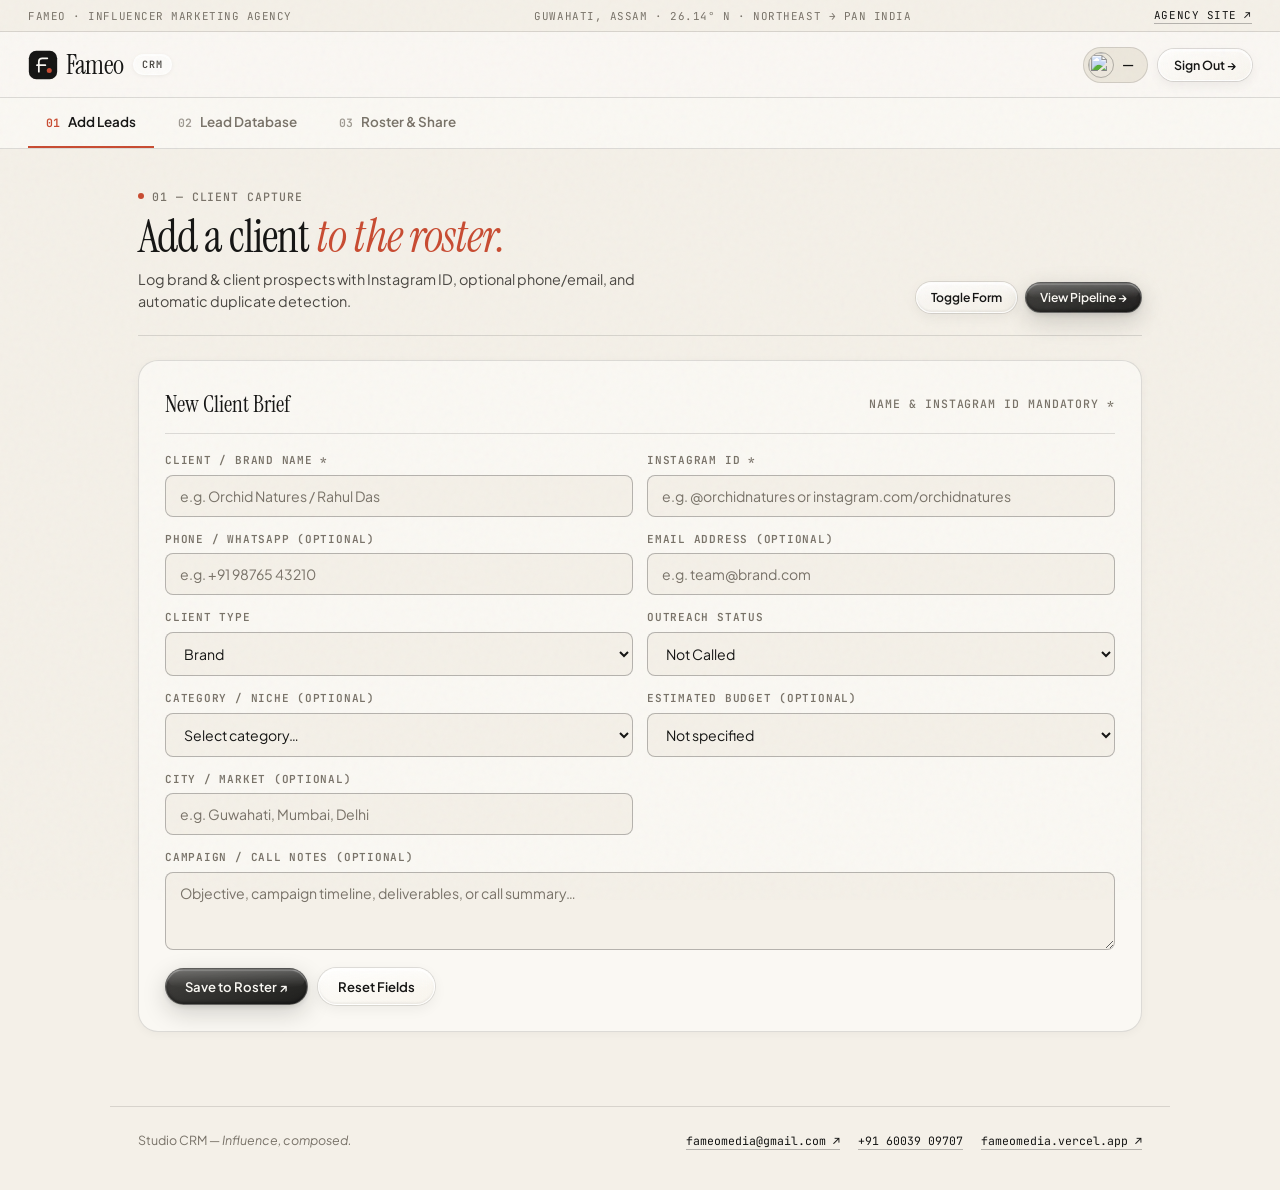
==== commit 6f75a1ab: "Short ?r= sheet links, live editing for logged-in users, and share preview card Co-authored-by: aren" ====
--- a/app.html
+++ b/app.html
@@ -381,10 +381,10 @@
           <input class="form-input" id="rosterNote" placeholder="e.g. Daily outreach update from Guwahati studio — follow-ups prioritized" oninput="renderRoster()">
         </div>
         <div class="field-group">
-          <label class="field-label" for="rosterShareMode">Website Link Access (like Google Sheets)</label>
+          <label class="field-label" for="rosterShareMode">Website Link Mode (like Google Sheets)</label>
           <select class="form-input" id="rosterShareMode" onchange="invalidateShareUrl()">
-            <option value="public">Anyone with the link (No sign-in required)</option>
-            <option value="team">Team Cloud Link (Short ?id= URL)</option>
+            <option value="team" selected>Short Cloud Link (?r=abc123) — Live Edit for Logged-In Users</option>
+            <option value="public">Embedded URL Link (No Cloud Needed · Longer URL)</option>
           </select>
         </div>
       </div>
@@ -405,13 +405,32 @@
       <div class="share-link-box">
         <div style="display:flex;align-items:center;justify-content:space-between;gap:10px;flex-wrap:wrap;">
           <span class="eyebrow"><span class="eyebrow-dot"></span>Shareable Website Sheet Link (Google Sheets Style)</span>
-          <span id="rosterLinkStatus" style="font-family:var(--font-mono);font-size:0.7rem;color:var(--text-muted);">Ready to generate</span>
+          <span id="rosterLinkStatus" style="font-family:var(--font-mono);font-size:0.7rem;color:var(--text-muted);">Ready to generate short link</span>
         </div>
         <div class="share-link-row">
-          <input class="share-url-input" id="rosterShareUrl" readonly placeholder="Click “Create Sheet Link” to generate your shareable website URL…">
-          <button class="btn btn-primary btn-sm" type="button" onclick="generateShareLink()">🔗 Create Sheet Link</button>
+          <input class="share-url-input" id="rosterShareUrl" readonly placeholder="Click “Create Short Link” (or any Share button) to generate your link…">
+          <button class="btn btn-primary btn-sm" type="button" onclick="generateShareLink()">🔗 Create Short Link</button>
           <button class="btn btn-ghost btn-sm" type="button" onclick="copyShareLink()">📋 Copy Link</button>
+          <button class="btn btn-ghost btn-sm" type="button" id="previewSharedBtn" onclick="toggleInlineSheetPreview()">👁 Preview Shared Page</button>
           <button class="btn btn-accent btn-sm" type="button" onclick="openSharedRosterPage()">Open Sheet ↗</button>
+        </div>
+
+        <div class="share-preview-card" id="sharePreviewCard">
+          <img class="share-preview-thumb" src="fameo-sheet-og.png" alt="Fameo Client Roster Preview">
+          <div class="share-preview-body">
+            <div class="share-preview-domain">FAMEO CRM · LIVE GOOGLE-SHEETS-STYLE LINK PREVIEW</div>
+            <div class="share-preview-title" id="sharePreviewTitle">Fameo Client Roster</div>
+            <div class="share-preview-desc" id="sharePreviewDesc">0 clients · Logged-in Fameo users can edit cells live with real-time CRM sync.</div>
+            <div class="share-preview-url" id="sharePreviewUrlText">Short link will appear here when created or shared</div>
+          </div>
+        </div>
+
+        <div class="share-preview-iframe-wrap" id="rosterInlinePreviewWrap" style="display:none;">
+          <div class="share-preview-iframe-head">
+            <span>👁 Live Shared Page Preview (exact view recipients see)</span>
+            <button class="mini-link" type="button" onclick="toggleInlineSheetPreview(false)">Close Preview ✕</button>
+          </div>
+          <iframe class="share-preview-iframe" id="rosterInlinePreviewFrame" title="Shared Roster Live Preview"></iframe>
         </div>
       </div>
 
--- a/fameo-theme.css
+++ b/fameo-theme.css
@@ -1975,6 +1975,136 @@
   background: #EAF3ED;
 }
 
+/* ── Share Link Preview Card (WhatsApp / Slack style) ── */
+.share-preview-card {
+  margin-top: 12px;
+  border: 1px solid var(--border-strong);
+  border-radius: var(--radius-md);
+  background: #FFFFFF;
+  overflow: hidden;
+  display: grid;
+  grid-template-columns: 200px 1fr;
+  box-shadow: var(--shadow-sm);
+}
+
+.share-preview-thumb {
+  width: 100%;
+  height: 100%;
+  min-height: 112px;
+  object-fit: cover;
+  display: block;
+  border-right: 1px solid var(--border);
+  background: var(--bg);
+}
+
+.share-preview-body {
+  padding: 12px 16px;
+  display: flex;
+  flex-direction: column;
+  justify-content: center;
+  gap: 4px;
+  min-width: 0;
+}
+
+.share-preview-domain {
+  font-family: var(--font-mono);
+  font-size: 0.68rem;
+  text-transform: uppercase;
+  letter-spacing: 0.06em;
+  color: var(--green);
+}
+
+.share-preview-title {
+  font-family: var(--font-display);
+  font-size: 1.05rem;
+  font-weight: 600;
+  color: var(--ink);
+  white-space: nowrap;
+  overflow: hidden;
+  text-overflow: ellipsis;
+}
+
+.share-preview-desc {
+  font-size: 0.8rem;
+  color: var(--text-dim);
+  line-height: 1.45;
+  display: -webkit-box;
+  -webkit-line-clamp: 2;
+  -webkit-box-orient: vertical;
+  overflow: hidden;
+}
+
+.share-preview-url {
+  font-family: var(--font-mono);
+  font-size: 0.71rem;
+  color: var(--text-muted);
+  white-space: nowrap;
+  overflow: hidden;
+  text-overflow: ellipsis;
+  margin-top: 2px;
+}
+
+.share-preview-iframe-wrap {
+  margin-top: 14px;
+  border: 1px solid var(--border-strong);
+  border-radius: var(--radius-md);
+  overflow: hidden;
+  background: var(--bg);
+}
+
+.share-preview-iframe-head {
+  display: flex;
+  align-items: center;
+  justify-content: space-between;
+  gap: 10px;
+  padding: 8px 14px;
+  background: var(--paper);
+  border-bottom: 1px solid var(--border);
+  font-family: var(--font-mono);
+  font-size: 0.72rem;
+  color: var(--text-dim);
+}
+
+.share-preview-iframe {
+  width: 100%;
+  height: 460px;
+  border: 0;
+  display: block;
+  background: var(--bg);
+}
+
+.shared-mode-banner {
+  display: flex;
+  align-items: center;
+  justify-content: space-between;
+  gap: 12px;
+  flex-wrap: wrap;
+  padding: 10px 16px;
+  border-radius: var(--radius-sm);
+  border: 1px solid var(--border-strong);
+  background: var(--paper);
+  margin-bottom: 14px;
+  font-size: 0.84rem;
+  color: var(--text-dim);
+}
+
+.shared-mode-banner.is-edit {
+  border-color: rgba(31, 107, 67, 0.35);
+  background: rgba(31, 107, 67, 0.06);
+  color: var(--ink);
+}
+
+@media (max-width: 680px) {
+  .share-preview-card {
+    grid-template-columns: 1fr;
+  }
+  .share-preview-thumb {
+    max-height: 150px;
+    border-right: none;
+    border-bottom: 1px solid var(--border);
+  }
+}
+
 @media print {
   body {
     background: #fff !important;
